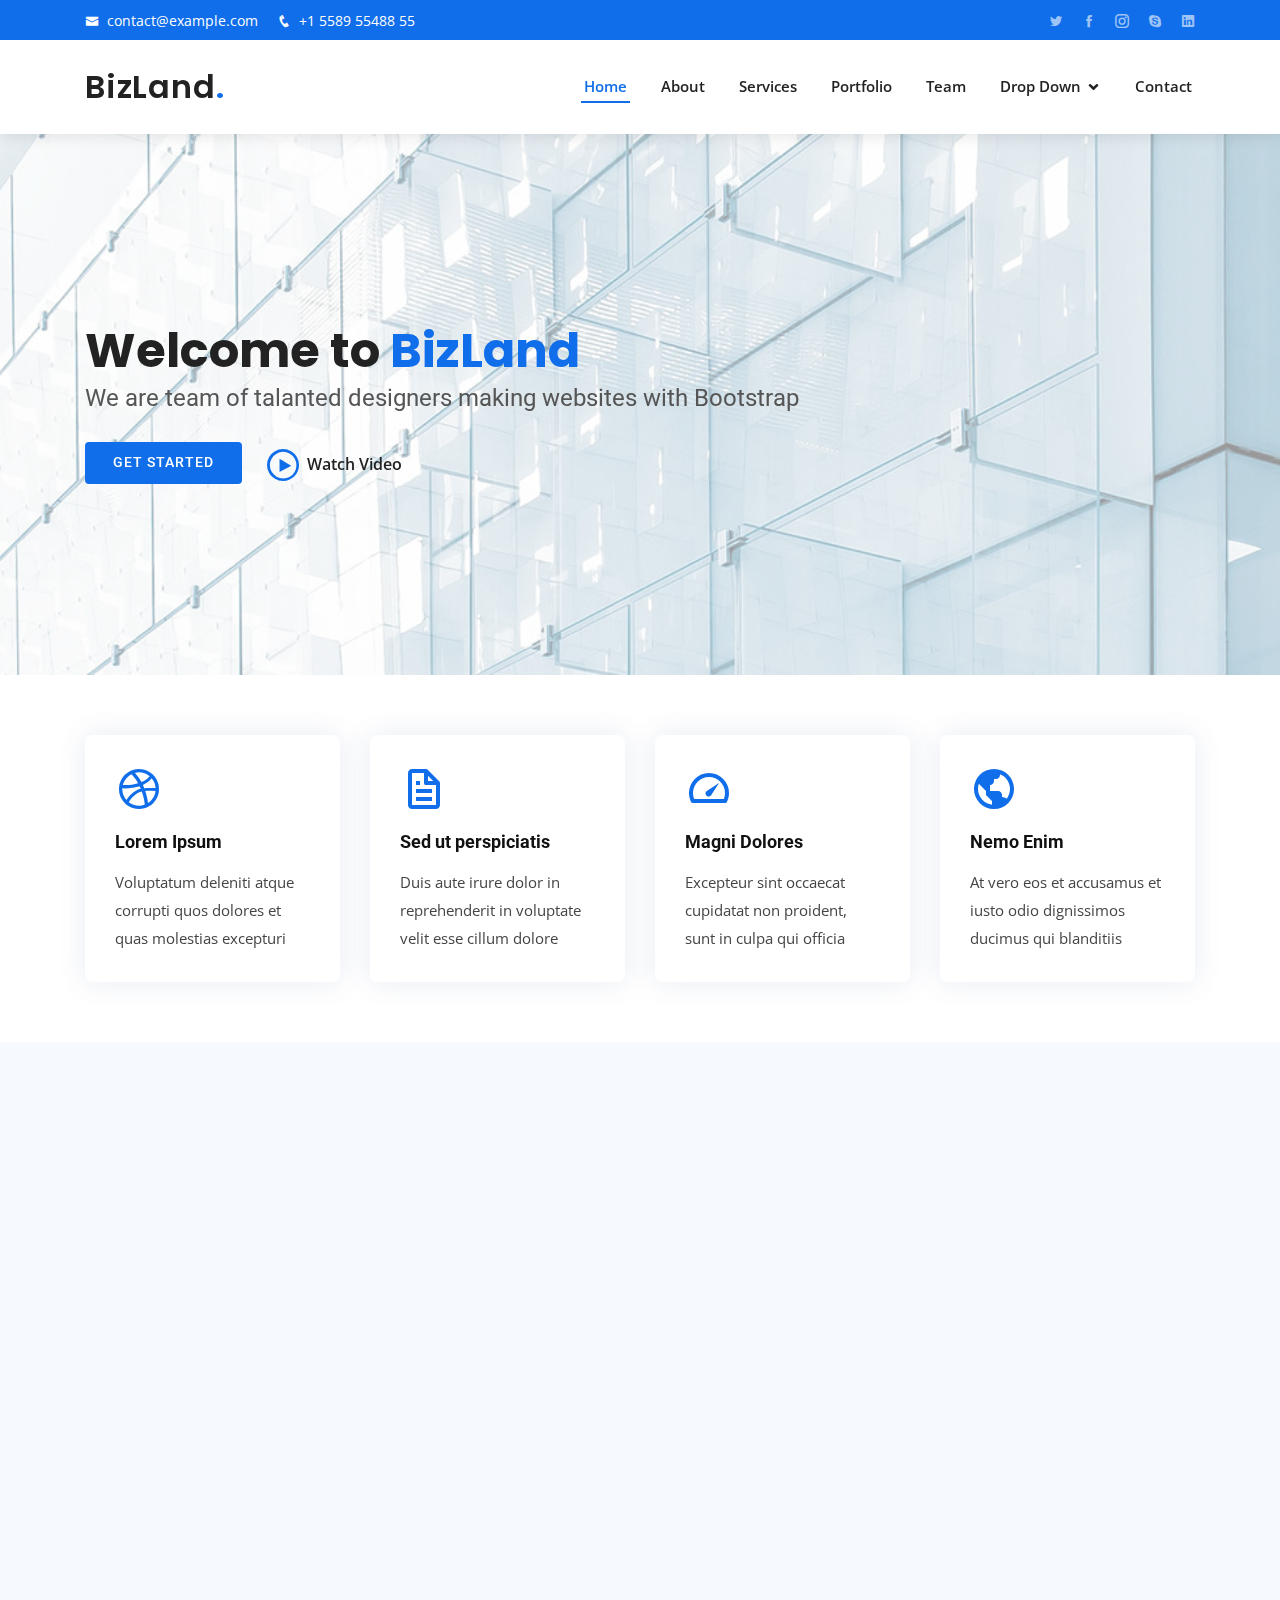
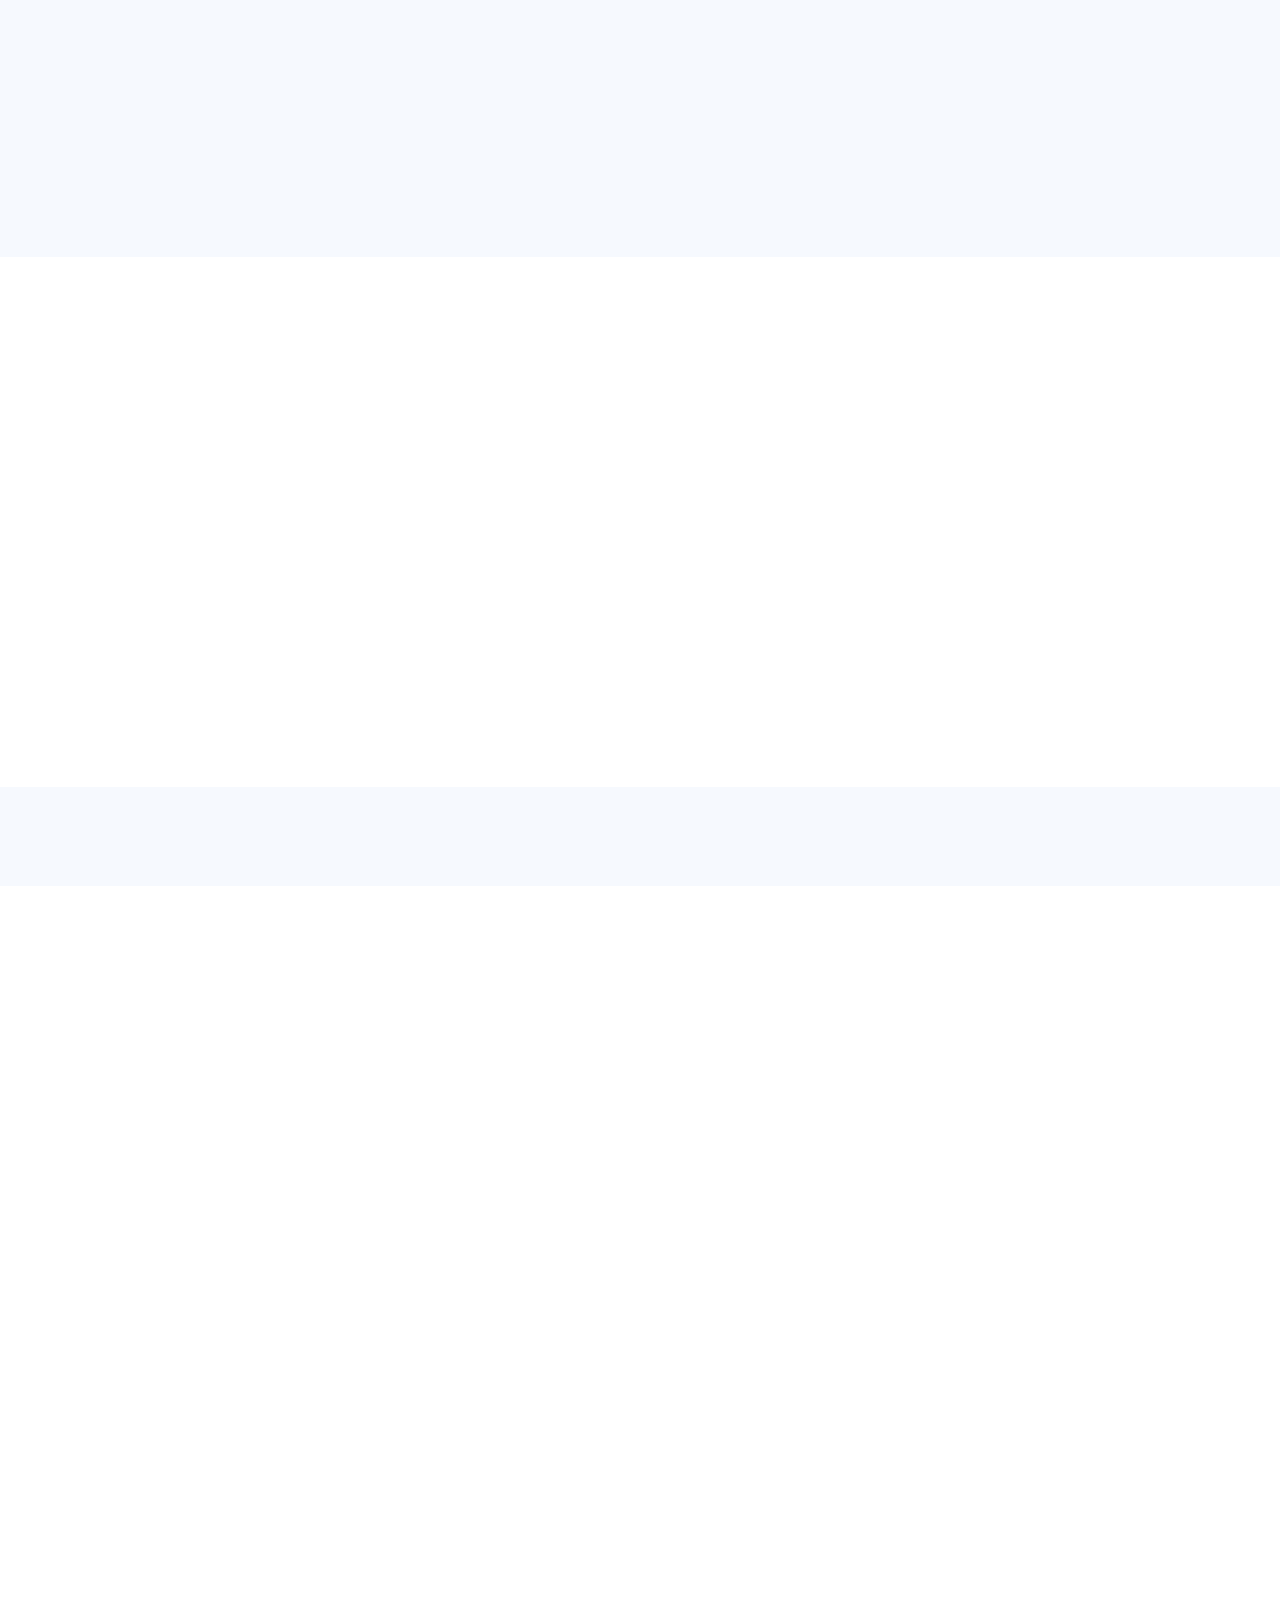
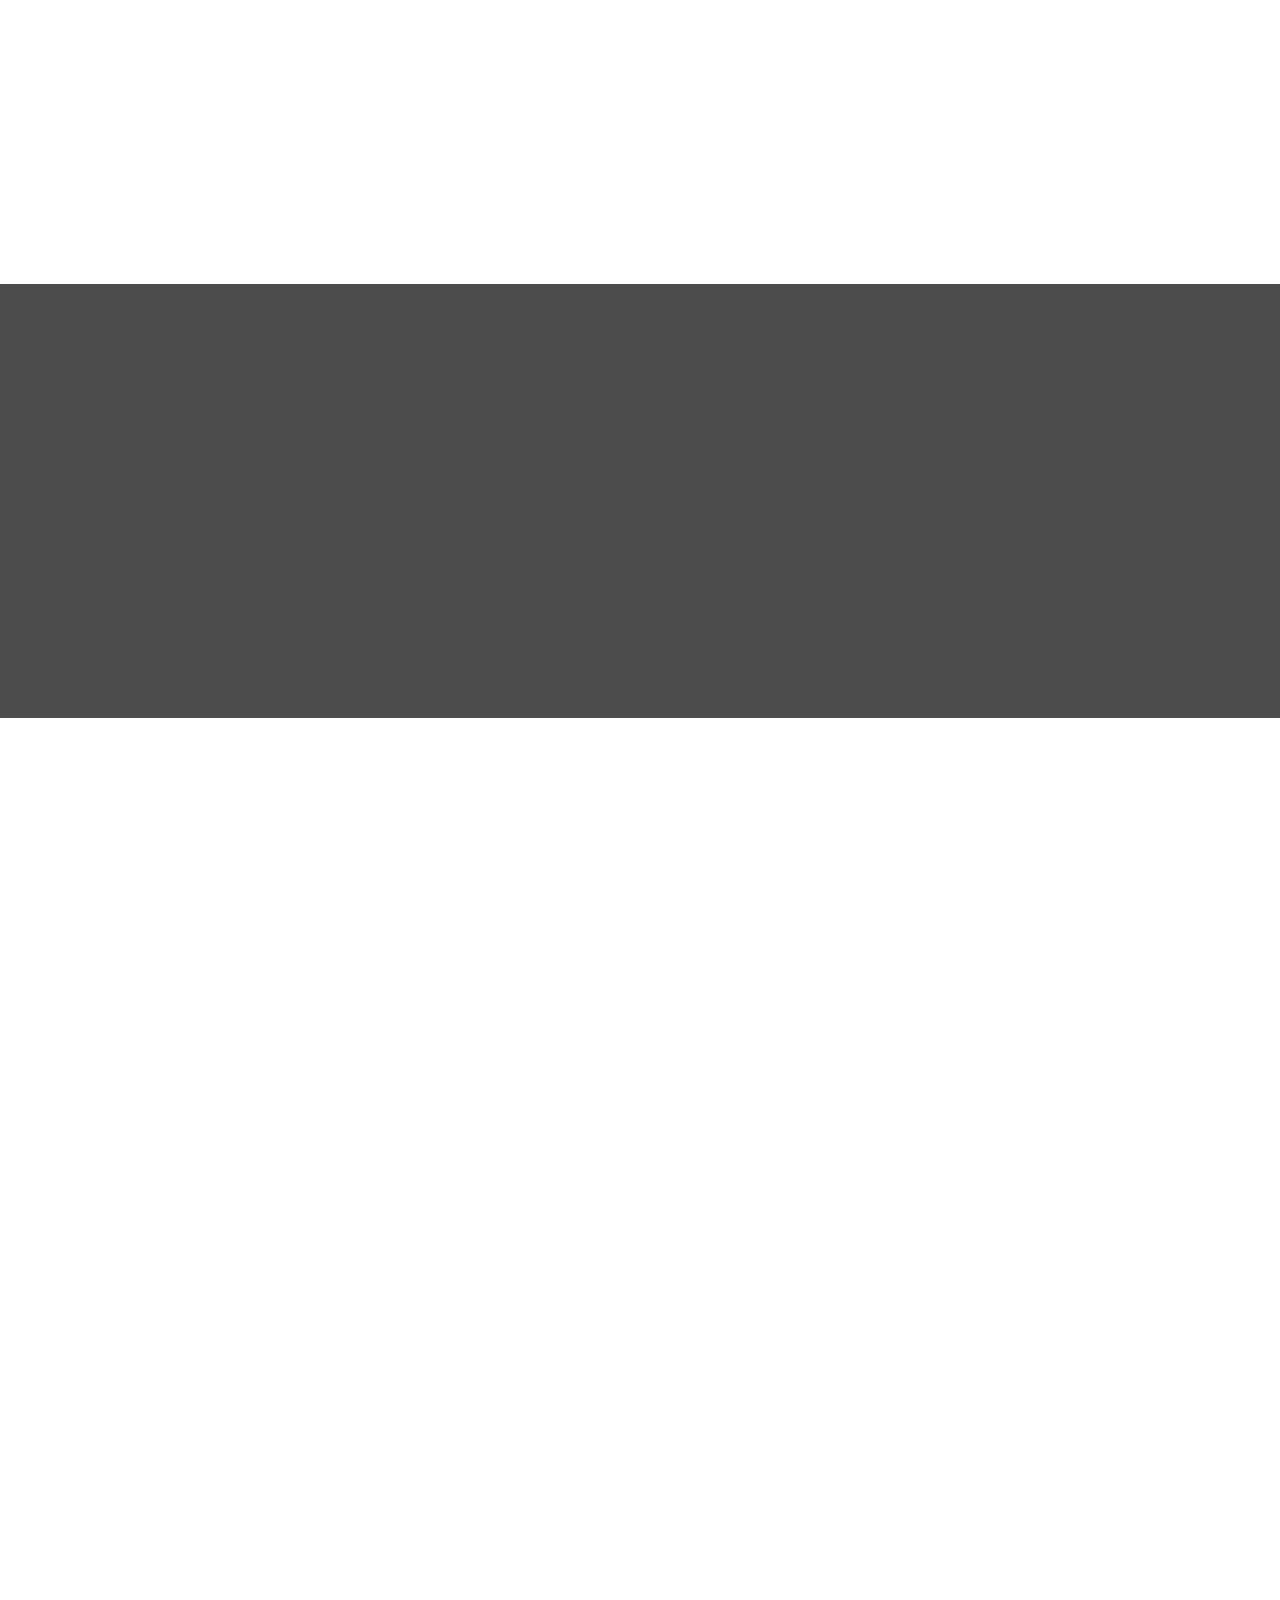
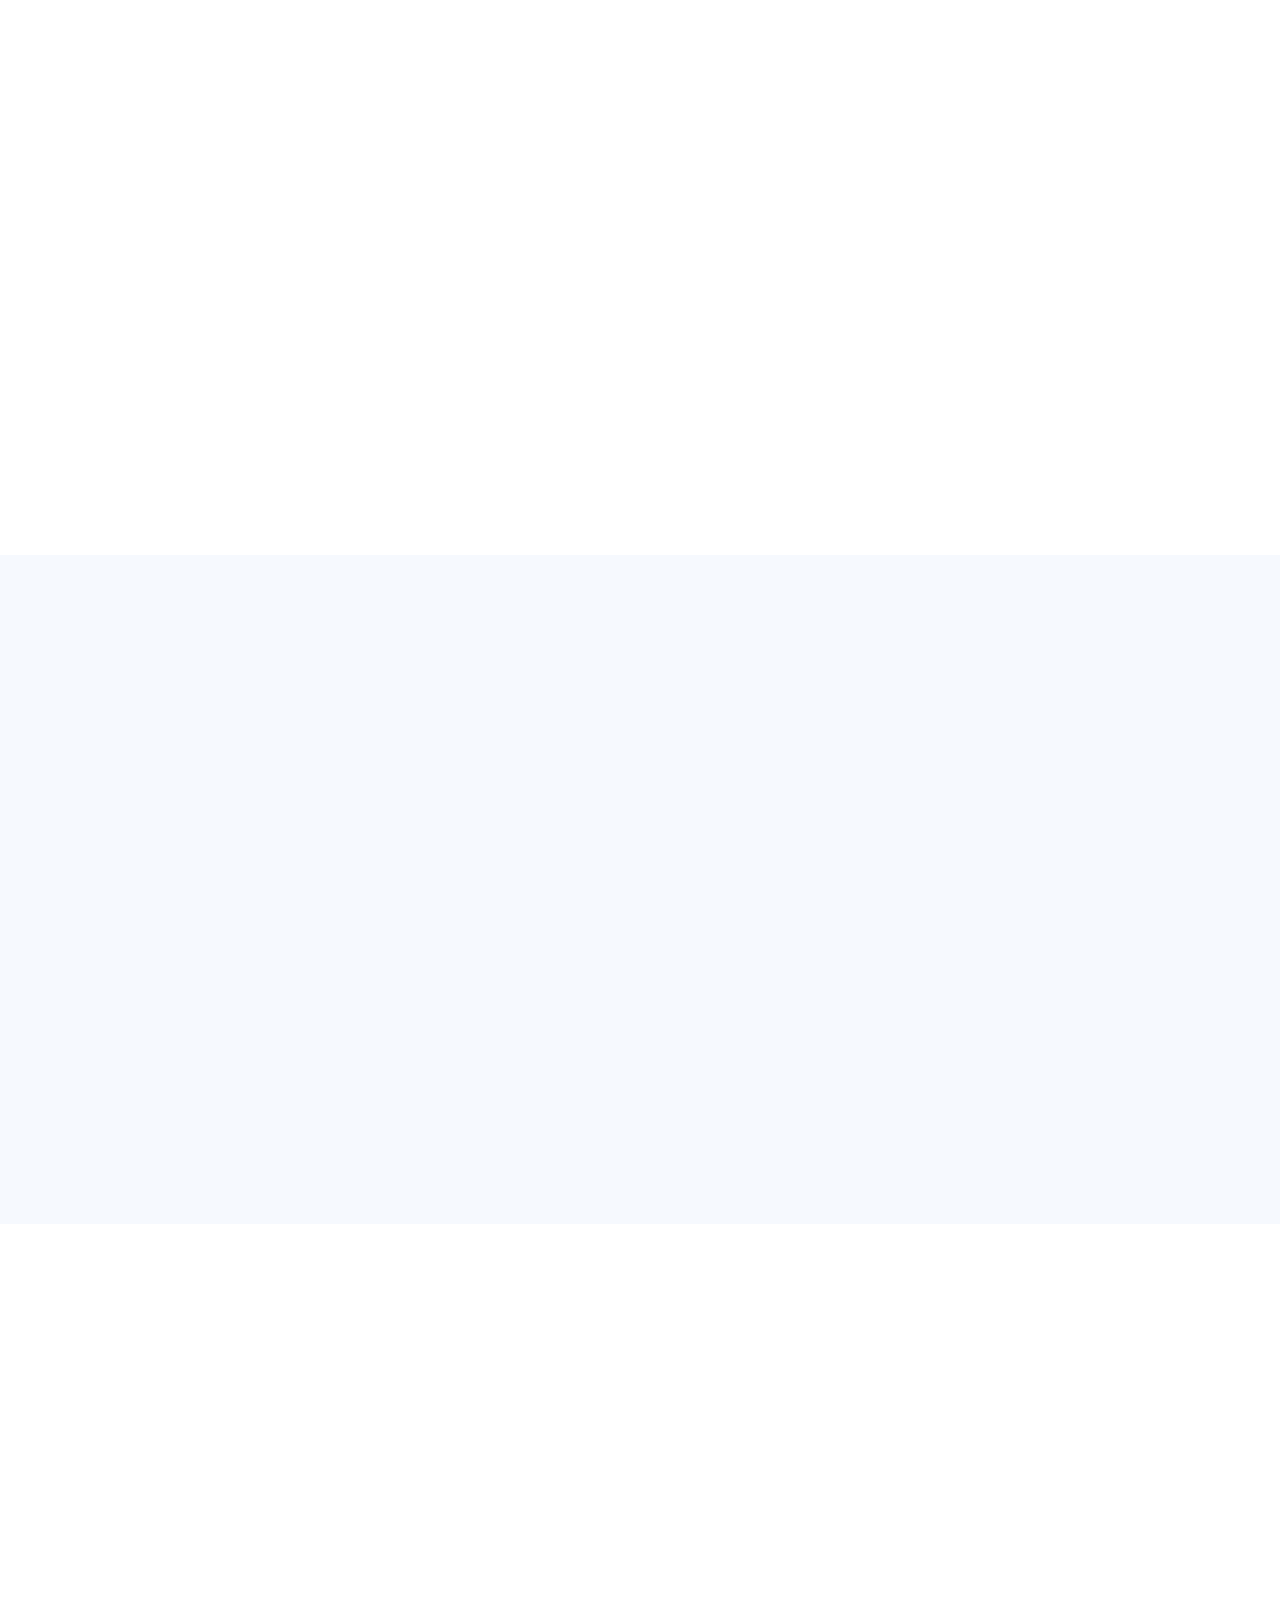
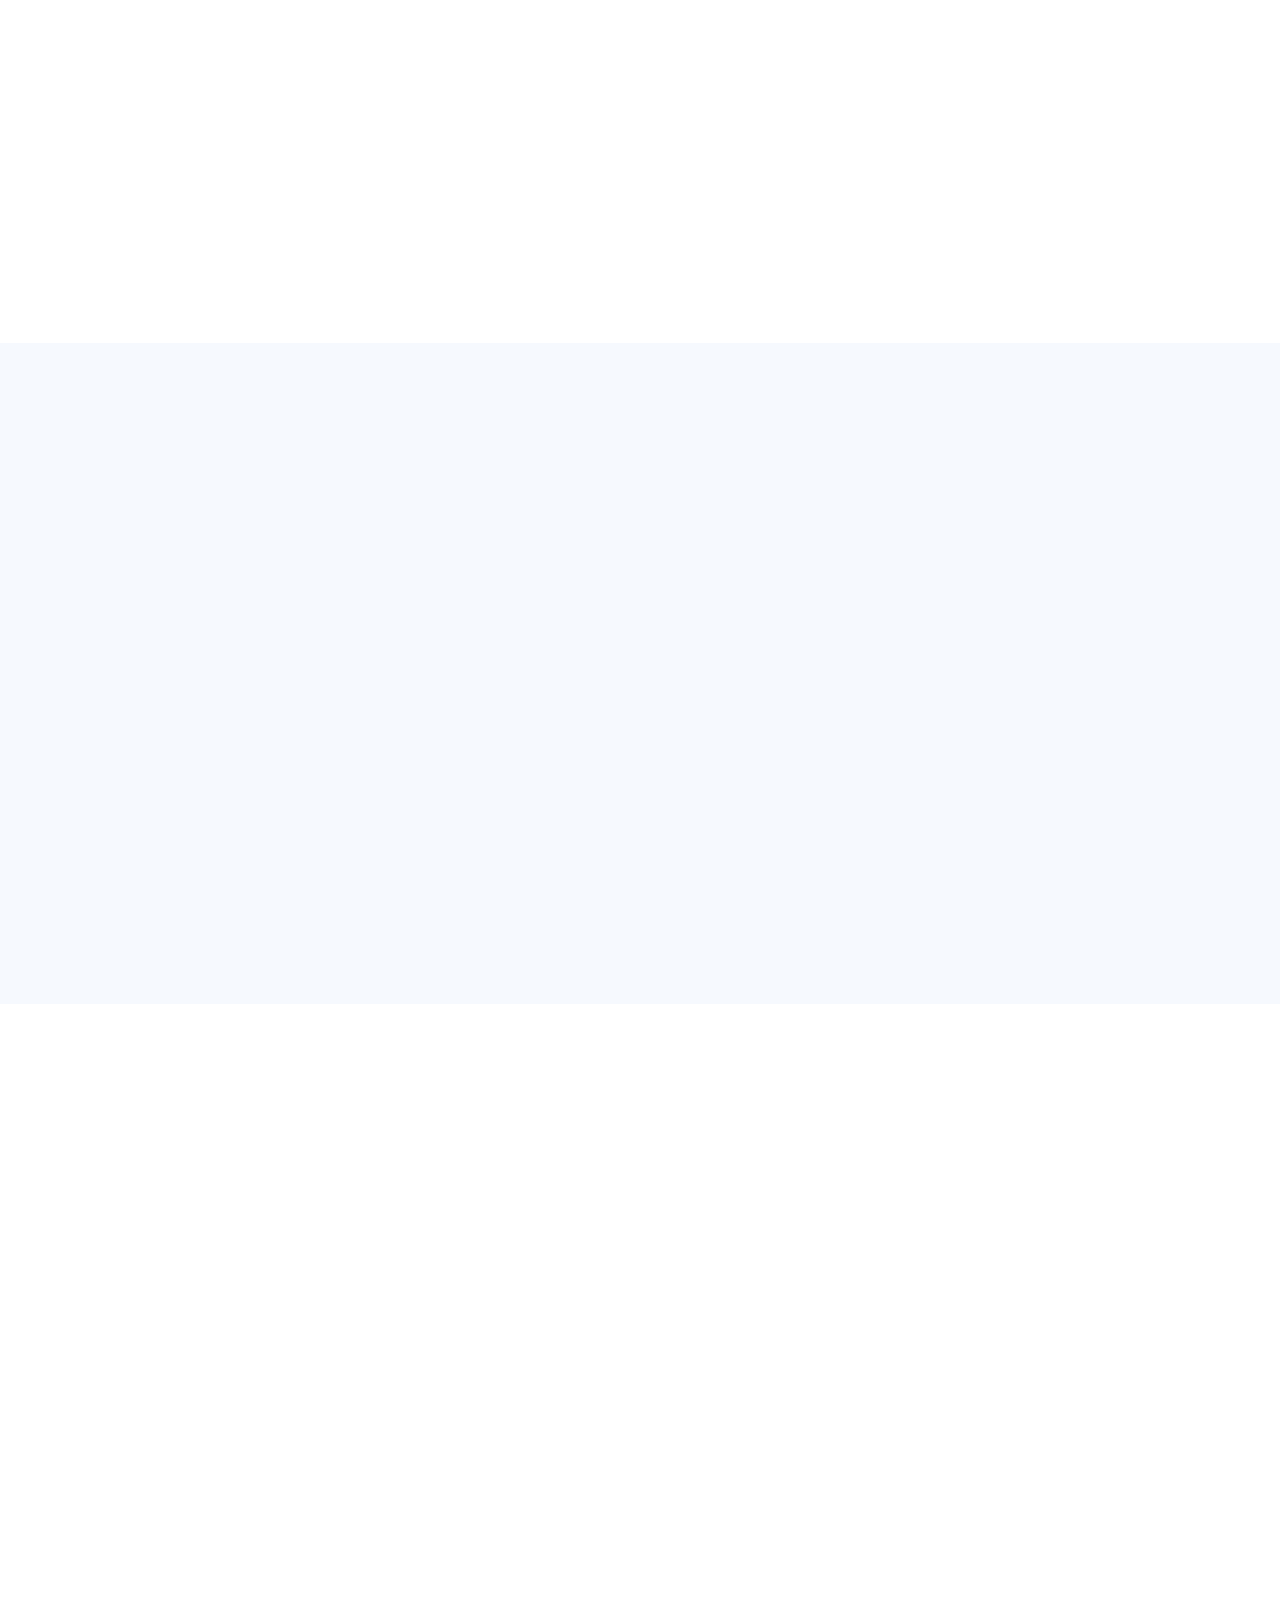
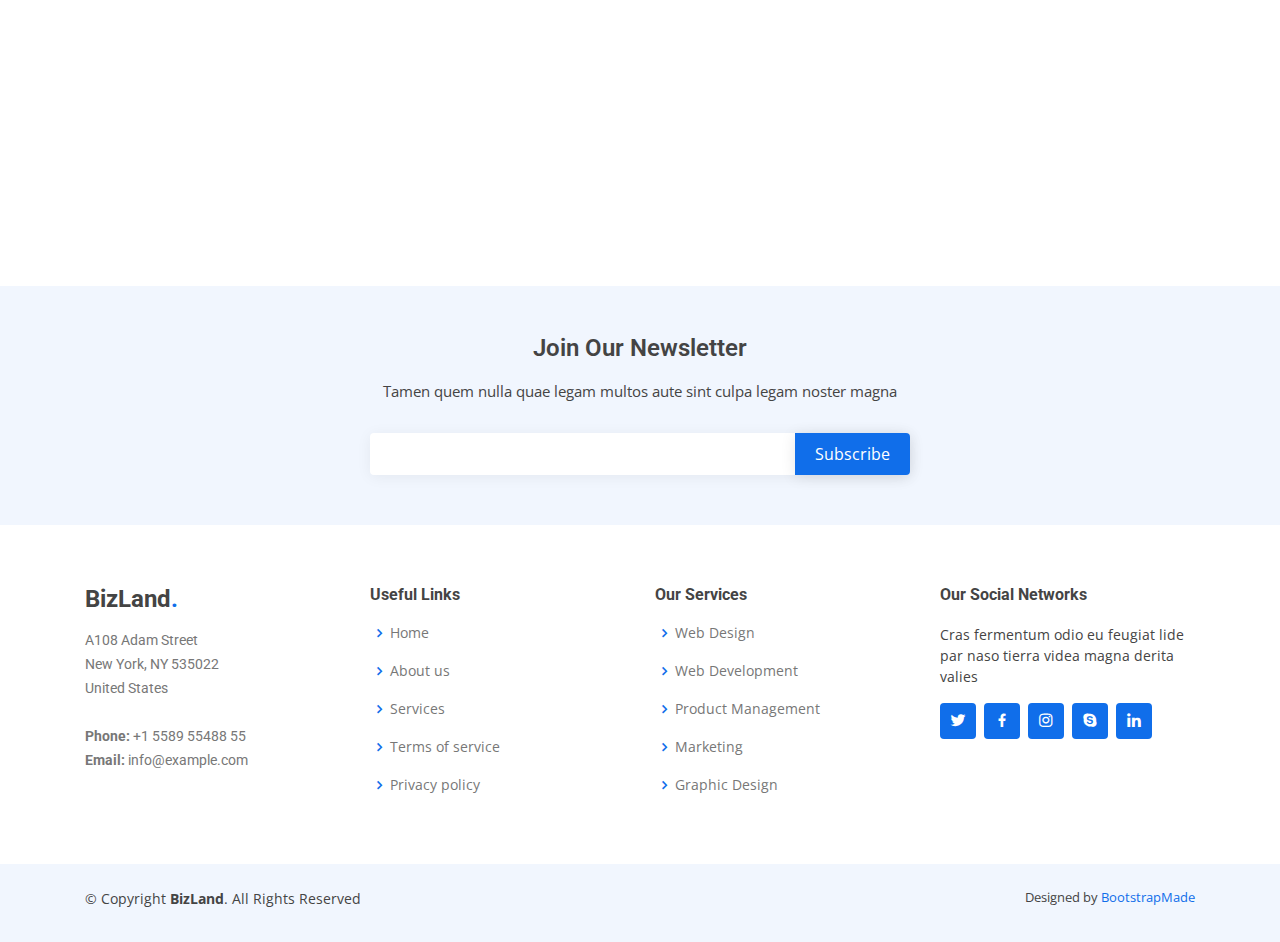
==== index.html @ e76fd734 "Adding all static files" ====
<!DOCTYPE html>
<html lang="en">

<head>
  <meta charset="utf-8">
  <meta content="width=device-width, initial-scale=1.0" name="viewport">

  <title>BizLand Bootstrap Template - Index</title>
  <meta content="" name="descriptison">
  <meta content="" name="keywords">

  <!-- Favicons -->
  <link href="assets/img/favicon.png" rel="icon">
  <link href="assets/img/apple-touch-icon.png" rel="apple-touch-icon">

  <!-- Google Fonts -->
  <link href="https://fonts.googleapis.com/css?family=Open+Sans:300,300i,400,400i,600,600i,700,700i|Roboto:300,300i,400,400i,500,500i,600,600i,700,700i|Poppins:300,300i,400,400i,500,500i,600,600i,700,700i" rel="stylesheet">

  <!-- Vendor CSS Files -->
  <link href="assets/vendor/bootstrap/css/bootstrap.min.css" rel="stylesheet">
  <link href="assets/vendor/icofont/icofont.min.css" rel="stylesheet">
  <link href="assets/vendor/boxicons/css/boxicons.min.css" rel="stylesheet">
  <link href="assets/vendor/owl.carousel/assets/owl.carousel.min.css" rel="stylesheet">
  <link href="assets/vendor/venobox/venobox.css" rel="stylesheet">
  <link href="assets/vendor/aos/aos.css" rel="stylesheet">

  <!-- Template Main CSS File -->
  <link href="assets/css/style.css" rel="stylesheet">

  <!-- =======================================================
  * Template Name: BizLand - v1.0.1
  * Template URL: https://bootstrapmade.com/bizland-bootstrap-business-template/
  * Author: BootstrapMade.com
  * License: https://bootstrapmade.com/license/
  ======================================================== -->
</head>

<body>

  <!-- ======= Top Bar ======= -->
  <div id="topbar" class="d-none d-lg-flex align-items-center fixed-top">
    <div class="container d-flex">
      <div class="contact-info mr-auto">
        <i class="icofont-envelope"></i> <a href="mailto:contact@example.com">contact@example.com</a>
        <i class="icofont-phone"></i> +1 5589 55488 55
      </div>
      <div class="social-links">
        <a href="#" class="twitter"><i class="icofont-twitter"></i></a>
        <a href="#" class="facebook"><i class="icofont-facebook"></i></a>
        <a href="#" class="instagram"><i class="icofont-instagram"></i></a>
        <a href="#" class="skype"><i class="icofont-skype"></i></a>
        <a href="#" class="linkedin"><i class="icofont-linkedin"></i></i></a>
      </div>
    </div>
  </div>

  <!-- ======= Header ======= -->
  <header id="header" class="fixed-top">
    <div class="container d-flex align-items-center">

      <h1 class="logo mr-auto"><a href="index.html">BizLand<span>.</span></a></h1>
      <!-- Uncomment below if you prefer to use an image logo -->
      <!-- <a href="index.html" class="logo mr-auto"><img src="assets/img/logo.png" alt=""></a>-->

      <nav class="nav-menu d-none d-lg-block">
        <ul>
          <li class="active"><a href="index.html">Home</a></li>
          <li><a href="#about">About</a></li>
          <li><a href="#services">Services</a></li>
          <li><a href="#portfolio">Portfolio</a></li>
          <li><a href="#team">Team</a></li>
          <li class="drop-down"><a href="">Drop Down</a>
            <ul>
              <li><a href="#">Drop Down 1</a></li>
              <li class="drop-down"><a href="#">Deep Drop Down</a>
                <ul>
                  <li><a href="#">Deep Drop Down 1</a></li>
                  <li><a href="#">Deep Drop Down 2</a></li>
                  <li><a href="#">Deep Drop Down 3</a></li>
                  <li><a href="#">Deep Drop Down 4</a></li>
                  <li><a href="#">Deep Drop Down 5</a></li>
                </ul>
              </li>
              <li><a href="#">Drop Down 2</a></li>
              <li><a href="#">Drop Down 3</a></li>
              <li><a href="#">Drop Down 4</a></li>
            </ul>
          </li>
          <li><a href="#contact">Contact</a></li>

        </ul>
      </nav><!-- .nav-menu -->

    </div>
  </header><!-- End Header -->

  <!-- ======= Hero Section ======= -->
  <section id="hero" class="d-flex align-items-center">
    <div class="container" data-aos="zoom-out" data-aos-delay="100">
      <h1>Welcome to <span>BizLand</spa>
      </h1>
      <h2>We are team of talanted designers making websites with Bootstrap</h2>
      <div class="d-flex">
        <a href="#about" class="btn-get-started scrollto">Get Started</a>
        <a href="https://www.youtube.com/watch?v=jDDaplaOz7Q" class="venobox btn-watch-video" data-vbtype="video" data-autoplay="true"> Watch Video <i class="icofont-play-alt-2"></i></a>
      </div>
    </div>
  </section><!-- End Hero -->

  <main id="main">

    <!-- ======= Featured Services Section ======= -->
    <section id="featured-services" class="featured-services">
      <div class="container" data-aos="fade-up">

        <div class="row">
          <div class="col-md-6 col-lg-3 d-flex align-items-stretch mb-5 mb-lg-0">
            <div class="icon-box" data-aos="fade-up" data-aos-delay="100">
              <div class="icon"><i class="bx bxl-dribbble"></i></div>
              <h4 class="title"><a href="">Lorem Ipsum</a></h4>
              <p class="description">Voluptatum deleniti atque corrupti quos dolores et quas molestias excepturi</p>
            </div>
          </div>

          <div class="col-md-6 col-lg-3 d-flex align-items-stretch mb-5 mb-lg-0">
            <div class="icon-box" data-aos="fade-up" data-aos-delay="200">
              <div class="icon"><i class="bx bx-file"></i></div>
              <h4 class="title"><a href="">Sed ut perspiciatis</a></h4>
              <p class="description">Duis aute irure dolor in reprehenderit in voluptate velit esse cillum dolore</p>
            </div>
          </div>

          <div class="col-md-6 col-lg-3 d-flex align-items-stretch mb-5 mb-lg-0">
            <div class="icon-box" data-aos="fade-up" data-aos-delay="300">
              <div class="icon"><i class="bx bx-tachometer"></i></div>
              <h4 class="title"><a href="">Magni Dolores</a></h4>
              <p class="description">Excepteur sint occaecat cupidatat non proident, sunt in culpa qui officia</p>
            </div>
          </div>

          <div class="col-md-6 col-lg-3 d-flex align-items-stretch mb-5 mb-lg-0">
            <div class="icon-box" data-aos="fade-up" data-aos-delay="400">
              <div class="icon"><i class="bx bx-world"></i></div>
              <h4 class="title"><a href="">Nemo Enim</a></h4>
              <p class="description">At vero eos et accusamus et iusto odio dignissimos ducimus qui blanditiis</p>
            </div>
          </div>

        </div>

      </div>
    </section><!-- End Featured Services Section -->

    <!-- ======= About Section ======= -->
    <section id="about" class="about section-bg">
      <div class="container" data-aos="fade-up">

        <div class="section-title">
          <h2>About</h2>
          <h3>Find Out More <span>About Us</span></h3>
          <p>Ut possimus qui ut temporibus culpa velit eveniet modi omnis est adipisci expedita at voluptas atque vitae autem.</p>
        </div>

        <div class="row">
          <div class="col-lg-6" data-aos="zoom-out" data-aos-delay="100">
            <img src="assets/img/about.jpg" class="img-fluid" alt="">
          </div>
          <div class="col-lg-6 pt-4 pt-lg-0 content d-flex flex-column justify-content-center" data-aos="fade-up" data-aos-delay="100">
            <h3>Voluptatem dignissimos provident quasi corporis voluptates sit assumenda.</h3>
            <p class="font-italic">
              Lorem ipsum dolor sit amet, consectetur adipiscing elit, sed do eiusmod tempor incididunt ut labore et dolore
              magna aliqua.
            </p>
            <ul>
              <li>
                <i class="bx bx-store-alt"></i>
                <div>
                  <h5>Ullamco laboris nisi ut aliquip consequat</h5>
                  <p>Magni facilis facilis repellendus cum excepturi quaerat praesentium libre trade</p>
                </div>
              </li>
              <li>
                <i class="bx bx-images"></i>
                <div>
                  <h5>Magnam soluta odio exercitationem reprehenderi</h5>
                  <p>Quo totam dolorum at pariatur aut distinctio dolorum laudantium illo direna pasata redi</p>
                </div>
              </li>
            </ul>
            <p>
              Ullamco laboris nisi ut aliquip ex ea commodo consequat. Duis aute irure dolor in reprehenderit in voluptate
              velit esse cillum dolore eu fugiat nulla pariatur. Excepteur sint occaecat cupidatat non proident, sunt in
              culpa qui officia deserunt mollit anim id est laborum
            </p>
          </div>
        </div>

      </div>
    </section><!-- End About Section -->

    <!-- ======= Skills Section ======= -->
    <section id="skills" class="skills">
      <div class="container" data-aos="fade-up">

        <div class="row skills-content">

          <div class="col-lg-6">

            <div class="progress">
              <span class="skill">HTML <i class="val">100%</i></span>
              <div class="progress-bar-wrap">
                <div class="progress-bar" role="progressbar" aria-valuenow="100" aria-valuemin="0" aria-valuemax="100"></div>
              </div>
            </div>

            <div class="progress">
              <span class="skill">CSS <i class="val">90%</i></span>
              <div class="progress-bar-wrap">
                <div class="progress-bar" role="progressbar" aria-valuenow="90" aria-valuemin="0" aria-valuemax="100"></div>
              </div>
            </div>

            <div class="progress">
              <span class="skill">JavaScript <i class="val">75%</i></span>
              <div class="progress-bar-wrap">
                <div class="progress-bar" role="progressbar" aria-valuenow="75" aria-valuemin="0" aria-valuemax="100"></div>
              </div>
            </div>

          </div>

          <div class="col-lg-6">

            <div class="progress">
              <span class="skill">PHP <i class="val">80%</i></span>
              <div class="progress-bar-wrap">
                <div class="progress-bar" role="progressbar" aria-valuenow="80" aria-valuemin="0" aria-valuemax="100"></div>
              </div>
            </div>

            <div class="progress">
              <span class="skill">WordPress/CMS <i class="val">90%</i></span>
              <div class="progress-bar-wrap">
                <div class="progress-bar" role="progressbar" aria-valuenow="90" aria-valuemin="0" aria-valuemax="100"></div>
              </div>
            </div>

            <div class="progress">
              <span class="skill">Photoshop <i class="val">55%</i></span>
              <div class="progress-bar-wrap">
                <div class="progress-bar" role="progressbar" aria-valuenow="55" aria-valuemin="0" aria-valuemax="100"></div>
              </div>
            </div>

          </div>

        </div>

      </div>
    </section><!-- End Skills Section -->

    <!-- ======= Counts Section ======= -->
    <section id="counts" class="counts">
      <div class="container" data-aos="fade-up">

        <div class="row">

          <div class="col-lg-3 col-md-6">
            <div class="count-box">
              <i class="icofont-simple-smile"></i>
              <span data-toggle="counter-up">232</span>
              <p>Happy Clients</p>
            </div>
          </div>

          <div class="col-lg-3 col-md-6 mt-5 mt-md-0">
            <div class="count-box">
              <i class="icofont-document-folder"></i>
              <span data-toggle="counter-up">521</span>
              <p>Projects</p>
            </div>
          </div>

          <div class="col-lg-3 col-md-6 mt-5 mt-lg-0">
            <div class="count-box">
              <i class="icofont-live-support"></i>
              <span data-toggle="counter-up">1,463</span>
              <p>Hours Of Support</p>
            </div>
          </div>

          <div class="col-lg-3 col-md-6 mt-5 mt-lg-0">
            <div class="count-box">
              <i class="icofont-users-alt-5"></i>
              <span data-toggle="counter-up">15</span>
              <p>Hard Workers</p>
            </div>
          </div>

        </div>

      </div>
    </section><!-- End Counts Section -->

    <!-- ======= Clients Section ======= -->
    <section id="clients" class="clients section-bg">
      <div class="container" data-aos="zoom-in">

        <div class="row">

          <div class="col-lg-2 col-md-4 col-6 d-flex align-items-center justify-content-center">
            <img src="assets/img/clients/client-1.png" class="img-fluid" alt="">
          </div>

          <div class="col-lg-2 col-md-4 col-6 d-flex align-items-center justify-content-center">
            <img src="assets/img/clients/client-2.png" class="img-fluid" alt="">
          </div>

          <div class="col-lg-2 col-md-4 col-6 d-flex align-items-center justify-content-center">
            <img src="assets/img/clients/client-3.png" class="img-fluid" alt="">
          </div>

          <div class="col-lg-2 col-md-4 col-6 d-flex align-items-center justify-content-center">
            <img src="assets/img/clients/client-4.png" class="img-fluid" alt="">
          </div>

          <div class="col-lg-2 col-md-4 col-6 d-flex align-items-center justify-content-center">
            <img src="assets/img/clients/client-5.png" class="img-fluid" alt="">
          </div>

          <div class="col-lg-2 col-md-4 col-6 d-flex align-items-center justify-content-center">
            <img src="assets/img/clients/client-6.png" class="img-fluid" alt="">
          </div>

        </div>

      </div>
    </section><!-- End Clients Section -->

    <!-- ======= Services Section ======= -->
    <section id="services" class="services">
      <div class="container" data-aos="fade-up">

        <div class="section-title">
          <h2>Services</h2>
          <h3>Check our <span>Services</span></h3>
          <p>Ut possimus qui ut temporibus culpa velit eveniet modi omnis est adipisci expedita at voluptas atque vitae autem.</p>
        </div>

        <div class="row">
          <div class="col-lg-4 col-md-6 d-flex align-items-stretch" data-aos="zoom-in" data-aos-delay="100">
            <div class="icon-box">
              <div class="icon"><i class="bx bxl-dribbble"></i></div>
              <h4><a href="">Lorem Ipsum</a></h4>
              <p>Voluptatum deleniti atque corrupti quos dolores et quas molestias excepturi</p>
            </div>
          </div>

          <div class="col-lg-4 col-md-6 d-flex align-items-stretch mt-4 mt-md-0" data-aos="zoom-in" data-aos-delay="200">
            <div class="icon-box">
              <div class="icon"><i class="bx bx-file"></i></div>
              <h4><a href="">Sed ut perspiciatis</a></h4>
              <p>Duis aute irure dolor in reprehenderit in voluptate velit esse cillum dolore</p>
            </div>
          </div>

          <div class="col-lg-4 col-md-6 d-flex align-items-stretch mt-4 mt-lg-0" data-aos="zoom-in" data-aos-delay="300">
            <div class="icon-box">
              <div class="icon"><i class="bx bx-tachometer"></i></div>
              <h4><a href="">Magni Dolores</a></h4>
              <p>Excepteur sint occaecat cupidatat non proident, sunt in culpa qui officia</p>
            </div>
          </div>

          <div class="col-lg-4 col-md-6 d-flex align-items-stretch mt-4" data-aos="zoom-in" data-aos-delay="100">
            <div class="icon-box">
              <div class="icon"><i class="bx bx-world"></i></div>
              <h4><a href="">Nemo Enim</a></h4>
              <p>At vero eos et accusamus et iusto odio dignissimos ducimus qui blanditiis</p>
            </div>
          </div>

          <div class="col-lg-4 col-md-6 d-flex align-items-stretch mt-4" data-aos="zoom-in" data-aos-delay="200">
            <div class="icon-box">
              <div class="icon"><i class="bx bx-slideshow"></i></div>
              <h4><a href="">Dele cardo</a></h4>
              <p>Quis consequatur saepe eligendi voluptatem consequatur dolor consequuntur</p>
            </div>
          </div>

          <div class="col-lg-4 col-md-6 d-flex align-items-stretch mt-4" data-aos="zoom-in" data-aos-delay="300">
            <div class="icon-box">
              <div class="icon"><i class="bx bx-arch"></i></div>
              <h4><a href="">Divera don</a></h4>
              <p>Modi nostrum vel laborum. Porro fugit error sit minus sapiente sit aspernatur</p>
            </div>
          </div>

        </div>

      </div>
    </section><!-- End Services Section -->

    <!-- ======= Testimonials Section ======= -->
    <section id="testimonials" class="testimonials">
      <div class="container" data-aos="zoom-in">

        <div class="owl-carousel testimonials-carousel">

          <div class="testimonial-item">
            <img src="assets/img/testimonials/testimonials-1.jpg" class="testimonial-img" alt="">
            <h3>Saul Goodman</h3>
            <h4>Ceo &amp; Founder</h4>
            <p>
              <i class="bx bxs-quote-alt-left quote-icon-left"></i>
              Proin iaculis purus consequat sem cure digni ssim donec porttitora entum suscipit rhoncus. Accusantium quam, ultricies eget id, aliquam eget nibh et. Maecen aliquam, risus at semper.
              <i class="bx bxs-quote-alt-right quote-icon-right"></i>
            </p>
          </div>

          <div class="testimonial-item">
            <img src="assets/img/testimonials/testimonials-2.jpg" class="testimonial-img" alt="">
            <h3>Sara Wilsson</h3>
            <h4>Designer</h4>
            <p>
              <i class="bx bxs-quote-alt-left quote-icon-left"></i>
              Export tempor illum tamen malis malis eram quae irure esse labore quem cillum quid cillum eram malis quorum velit fore eram velit sunt aliqua noster fugiat irure amet legam anim culpa.
              <i class="bx bxs-quote-alt-right quote-icon-right"></i>
            </p>
          </div>

          <div class="testimonial-item">
            <img src="assets/img/testimonials/testimonials-3.jpg" class="testimonial-img" alt="">
            <h3>Jena Karlis</h3>
            <h4>Store Owner</h4>
            <p>
              <i class="bx bxs-quote-alt-left quote-icon-left"></i>
              Enim nisi quem export duis labore cillum quae magna enim sint quorum nulla quem veniam duis minim tempor labore quem eram duis noster aute amet eram fore quis sint minim.
              <i class="bx bxs-quote-alt-right quote-icon-right"></i>
            </p>
          </div>

          <div class="testimonial-item">
            <img src="assets/img/testimonials/testimonials-4.jpg" class="testimonial-img" alt="">
            <h3>Matt Brandon</h3>
            <h4>Freelancer</h4>
            <p>
              <i class="bx bxs-quote-alt-left quote-icon-left"></i>
              Fugiat enim eram quae cillum dolore dolor amet nulla culpa multos export minim fugiat minim velit minim dolor enim duis veniam ipsum anim magna sunt elit fore quem dolore labore illum veniam.
              <i class="bx bxs-quote-alt-right quote-icon-right"></i>
            </p>
          </div>

          <div class="testimonial-item">
            <img src="assets/img/testimonials/testimonials-5.jpg" class="testimonial-img" alt="">
            <h3>John Larson</h3>
            <h4>Entrepreneur</h4>
            <p>
              <i class="bx bxs-quote-alt-left quote-icon-left"></i>
              Quis quorum aliqua sint quem legam fore sunt eram irure aliqua veniam tempor noster veniam enim culpa labore duis sunt culpa nulla illum cillum fugiat legam esse veniam culpa fore nisi cillum quid.
              <i class="bx bxs-quote-alt-right quote-icon-right"></i>
            </p>
          </div>

        </div>

      </div>
    </section><!-- End Testimonials Section -->

    <!-- ======= Portfolio Section ======= -->
    <section id="portfolio" class="portfolio">
      <div class="container" data-aos="fade-up">

        <div class="section-title">
          <h2>Portfolio</h2>
          <h3>Check our <span>Portfolio</span></h3>
          <p>Ut possimus qui ut temporibus culpa velit eveniet modi omnis est adipisci expedita at voluptas atque vitae autem.</p>
        </div>

        <div class="row" data-aos="fade-up" data-aos-delay="100">
          <div class="col-lg-12 d-flex justify-content-center">
            <ul id="portfolio-flters">
              <li data-filter="*" class="filter-active">All</li>
              <li data-filter=".filter-app">App</li>
              <li data-filter=".filter-card">Card</li>
              <li data-filter=".filter-web">Web</li>
            </ul>
          </div>
        </div>

        <div class="row portfolio-container" data-aos="fade-up" data-aos-delay="200">

          <div class="col-lg-4 col-md-6 portfolio-item filter-app">
            <img src="assets/img/portfolio/portfolio-1.jpg" class="img-fluid" alt="">
            <div class="portfolio-info">
              <h4>App 1</h4>
              <p>App</p>
              <a href="assets/img/portfolio/portfolio-1.jpg" data-gall="portfolioGallery" class="venobox preview-link" title="App 1"><i class="bx bx-plus"></i></a>
              <a href="portfolio-details.html" class="details-link" title="More Details"><i class="bx bx-link"></i></a>
            </div>
          </div>

          <div class="col-lg-4 col-md-6 portfolio-item filter-web">
            <img src="assets/img/portfolio/portfolio-2.jpg" class="img-fluid" alt="">
            <div class="portfolio-info">
              <h4>Web 3</h4>
              <p>Web</p>
              <a href="assets/img/portfolio/portfolio-2.jpg" data-gall="portfolioGallery" class="venobox preview-link" title="Web 3"><i class="bx bx-plus"></i></a>
              <a href="portfolio-details.html" class="details-link" title="More Details"><i class="bx bx-link"></i></a>
            </div>
          </div>

          <div class="col-lg-4 col-md-6 portfolio-item filter-app">
            <img src="assets/img/portfolio/portfolio-3.jpg" class="img-fluid" alt="">
            <div class="portfolio-info">
              <h4>App 2</h4>
              <p>App</p>
              <a href="assets/img/portfolio/portfolio-3.jpg" data-gall="portfolioGallery" class="venobox preview-link" title="App 2"><i class="bx bx-plus"></i></a>
              <a href="portfolio-details.html" class="details-link" title="More Details"><i class="bx bx-link"></i></a>
            </div>
          </div>

          <div class="col-lg-4 col-md-6 portfolio-item filter-card">
            <img src="assets/img/portfolio/portfolio-4.jpg" class="img-fluid" alt="">
            <div class="portfolio-info">
              <h4>Card 2</h4>
              <p>Card</p>
              <a href="assets/img/portfolio/portfolio-4.jpg" data-gall="portfolioGallery" class="venobox preview-link" title="Card 2"><i class="bx bx-plus"></i></a>
              <a href="portfolio-details.html" class="details-link" title="More Details"><i class="bx bx-link"></i></a>
            </div>
          </div>

          <div class="col-lg-4 col-md-6 portfolio-item filter-web">
            <img src="assets/img/portfolio/portfolio-5.jpg" class="img-fluid" alt="">
            <div class="portfolio-info">
              <h4>Web 2</h4>
              <p>Web</p>
              <a href="assets/img/portfolio/portfolio-5.jpg" data-gall="portfolioGallery" class="venobox preview-link" title="Web 2"><i class="bx bx-plus"></i></a>
              <a href="portfolio-details.html" class="details-link" title="More Details"><i class="bx bx-link"></i></a>
            </div>
          </div>

          <div class="col-lg-4 col-md-6 portfolio-item filter-app">
            <img src="assets/img/portfolio/portfolio-6.jpg" class="img-fluid" alt="">
            <div class="portfolio-info">
              <h4>App 3</h4>
              <p>App</p>
              <a href="assets/img/portfolio/portfolio-6.jpg" data-gall="portfolioGallery" class="venobox preview-link" title="App 3"><i class="bx bx-plus"></i></a>
              <a href="portfolio-details.html" class="details-link" title="More Details"><i class="bx bx-link"></i></a>
            </div>
          </div>

          <div class="col-lg-4 col-md-6 portfolio-item filter-card">
            <img src="assets/img/portfolio/portfolio-7.jpg" class="img-fluid" alt="">
            <div class="portfolio-info">
              <h4>Card 1</h4>
              <p>Card</p>
              <a href="assets/img/portfolio/portfolio-7.jpg" data-gall="portfolioGallery" class="venobox preview-link" title="Card 1"><i class="bx bx-plus"></i></a>
              <a href="portfolio-details.html" class="details-link" title="More Details"><i class="bx bx-link"></i></a>
            </div>
          </div>

          <div class="col-lg-4 col-md-6 portfolio-item filter-card">
            <img src="assets/img/portfolio/portfolio-8.jpg" class="img-fluid" alt="">
            <div class="portfolio-info">
              <h4>Card 3</h4>
              <p>Card</p>
              <a href="assets/img/portfolio/portfolio-8.jpg" data-gall="portfolioGallery" class="venobox preview-link" title="Card 3"><i class="bx bx-plus"></i></a>
              <a href="portfolio-details.html" class="details-link" title="More Details"><i class="bx bx-link"></i></a>
            </div>
          </div>

          <div class="col-lg-4 col-md-6 portfolio-item filter-web">
            <img src="assets/img/portfolio/portfolio-9.jpg" class="img-fluid" alt="">
            <div class="portfolio-info">
              <h4>Web 3</h4>
              <p>Web</p>
              <a href="assets/img/portfolio/portfolio-9.jpg" data-gall="portfolioGallery" class="venobox preview-link" title="Web 3"><i class="bx bx-plus"></i></a>
              <a href="portfolio-details.html" class="details-link" title="More Details"><i class="bx bx-link"></i></a>
            </div>
          </div>

        </div>

      </div>
    </section><!-- End Portfolio Section -->

    <!-- ======= Team Section ======= -->
    <section id="team" class="team section-bg">
      <div class="container" data-aos="fade-up">

        <div class="section-title">
          <h2>Team</h2>
          <h3>Our Hardworking <span>Team</span></h3>
          <p>Ut possimus qui ut temporibus culpa velit eveniet modi omnis est adipisci expedita at voluptas atque vitae autem.</p>
        </div>

        <div class="row">

          <div class="col-lg-3 col-md-6 d-flex align-items-stretch" data-aos="fade-up" data-aos-delay="100">
            <div class="member">
              <div class="member-img">
                <img src="assets/img/team/team-1.jpg" class="img-fluid" alt="">
                <div class="social">
                  <a href=""><i class="icofont-twitter"></i></a>
                  <a href=""><i class="icofont-facebook"></i></a>
                  <a href=""><i class="icofont-instagram"></i></a>
                  <a href=""><i class="icofont-linkedin"></i></a>
                </div>
              </div>
              <div class="member-info">
                <h4>Walter White</h4>
                <span>Chief Executive Officer</span>
              </div>
            </div>
          </div>

          <div class="col-lg-3 col-md-6 d-flex align-items-stretch" data-aos="fade-up" data-aos-delay="200">
            <div class="member">
              <div class="member-img">
                <img src="assets/img/team/team-2.jpg" class="img-fluid" alt="">
                <div class="social">
                  <a href=""><i class="icofont-twitter"></i></a>
                  <a href=""><i class="icofont-facebook"></i></a>
                  <a href=""><i class="icofont-instagram"></i></a>
                  <a href=""><i class="icofont-linkedin"></i></a>
                </div>
              </div>
              <div class="member-info">
                <h4>Sarah Jhonson</h4>
                <span>Product Manager</span>
              </div>
            </div>
          </div>

          <div class="col-lg-3 col-md-6 d-flex align-items-stretch" data-aos="fade-up" data-aos-delay="300">
            <div class="member">
              <div class="member-img">
                <img src="assets/img/team/team-3.jpg" class="img-fluid" alt="">
                <div class="social">
                  <a href=""><i class="icofont-twitter"></i></a>
                  <a href=""><i class="icofont-facebook"></i></a>
                  <a href=""><i class="icofont-instagram"></i></a>
                  <a href=""><i class="icofont-linkedin"></i></a>
                </div>
              </div>
              <div class="member-info">
                <h4>William Anderson</h4>
                <span>CTO</span>
              </div>
            </div>
          </div>

          <div class="col-lg-3 col-md-6 d-flex align-items-stretch" data-aos="fade-up" data-aos-delay="400">
            <div class="member">
              <div class="member-img">
                <img src="assets/img/team/team-4.jpg" class="img-fluid" alt="">
                <div class="social">
                  <a href=""><i class="icofont-twitter"></i></a>
                  <a href=""><i class="icofont-facebook"></i></a>
                  <a href=""><i class="icofont-instagram"></i></a>
                  <a href=""><i class="icofont-linkedin"></i></a>
                </div>
              </div>
              <div class="member-info">
                <h4>Amanda Jepson</h4>
                <span>Accountant</span>
              </div>
            </div>
          </div>

        </div>

      </div>
    </section><!-- End Team Section -->

    <!-- ======= Pricing Section ======= -->
    <section id="pricing" class="pricing">
      <div class="container" data-aos="fade-up">

        <div class="section-title">
          <h2>Pricing</h2>
          <h3>Check our <span>Pricing</span></h3>
          <p>Ut possimus qui ut temporibus culpa velit eveniet modi omnis est adipisci expedita at voluptas atque vitae autem.</p>
        </div>

        <div class="row">

          <div class="col-lg-3 col-md-6" data-aos="fade-up" data-aos-delay="100">
            <div class="box">
              <h3>Free</h3>
              <h4><sup>$</sup>0<span> / month</span></h4>
              <ul>
                <li>Aida dere</li>
                <li>Nec feugiat nisl</li>
                <li>Nulla at volutpat dola</li>
                <li class="na">Pharetra massa</li>
                <li class="na">Massa ultricies mi</li>
              </ul>
              <div class="btn-wrap">
                <a href="#" class="btn-buy">Buy Now</a>
              </div>
            </div>
          </div>

          <div class="col-lg-3 col-md-6 mt-4 mt-md-0" data-aos="fade-up" data-aos-delay="200">
            <div class="box featured">
              <h3>Business</h3>
              <h4><sup>$</sup>19<span> / month</span></h4>
              <ul>
                <li>Aida dere</li>
                <li>Nec feugiat nisl</li>
                <li>Nulla at volutpat dola</li>
                <li>Pharetra massa</li>
                <li class="na">Massa ultricies mi</li>
              </ul>
              <div class="btn-wrap">
                <a href="#" class="btn-buy">Buy Now</a>
              </div>
            </div>
          </div>

          <div class="col-lg-3 col-md-6 mt-4 mt-lg-0" data-aos="fade-up" data-aos-delay="300">
            <div class="box">
              <h3>Developer</h3>
              <h4><sup>$</sup>29<span> / month</span></h4>
              <ul>
                <li>Aida dere</li>
                <li>Nec feugiat nisl</li>
                <li>Nulla at volutpat dola</li>
                <li>Pharetra massa</li>
                <li>Massa ultricies mi</li>
              </ul>
              <div class="btn-wrap">
                <a href="#" class="btn-buy">Buy Now</a>
              </div>
            </div>
          </div>

          <div class="col-lg-3 col-md-6 mt-4 mt-lg-0" data-aos="fade-up" data-aos-delay="400">
            <div class="box">
              <span class="advanced">Advanced</span>
              <h3>Ultimate</h3>
              <h4><sup>$</sup>49<span> / month</span></h4>
              <ul>
                <li>Aida dere</li>
                <li>Nec feugiat nisl</li>
                <li>Nulla at volutpat dola</li>
                <li>Pharetra massa</li>
                <li>Massa ultricies mi</li>
              </ul>
              <div class="btn-wrap">
                <a href="#" class="btn-buy">Buy Now</a>
              </div>
            </div>
          </div>

        </div>

      </div>
    </section><!-- End Pricing Section -->

    <!-- ======= Frequently Asked Questions Section ======= -->
    <section id="faq" class="faq section-bg">
      <div class="container" data-aos="fade-up">

        <div class="section-title">
          <h2>F.A.Q</h2>
          <h3>Frequently Asked <span>Questions</span></h3>
          <p>Ut possimus qui ut temporibus culpa velit eveniet modi omnis est adipisci expedita at voluptas atque vitae autem.</p>
        </div>

        <ul class="faq-list" data-aos="fade-up" data-aos-delay="100">

          <li>
            <a data-toggle="collapse" class="" href="#faq1">Non consectetur a erat nam at lectus urna duis? <i class="icofont-simple-up"></i></a>
            <div id="faq1" class="collapse show" data-parent=".faq-list">
              <p>
                Feugiat pretium nibh ipsum consequat. Tempus iaculis urna id volutpat lacus laoreet non curabitur gravida. Venenatis lectus magna fringilla urna porttitor rhoncus dolor purus non.
              </p>
            </div>
          </li>

          <li>
            <a data-toggle="collapse" href="#faq2" class="collapsed">Feugiat scelerisque varius morbi enim nunc faucibus a pellentesque? <i class="icofont-simple-up"></i></a>
            <div id="faq2" class="collapse" data-parent=".faq-list">
              <p>
                Dolor sit amet consectetur adipiscing elit pellentesque habitant morbi. Id interdum velit laoreet id donec ultrices. Fringilla phasellus faucibus scelerisque eleifend donec pretium. Est pellentesque elit ullamcorper dignissim. Mauris ultrices eros in cursus turpis massa tincidunt dui.
              </p>
            </div>
          </li>

          <li>
            <a data-toggle="collapse" href="#faq3" class="collapsed">Dolor sit amet consectetur adipiscing elit pellentesque habitant morbi? <i class="icofont-simple-up"></i></a>
            <div id="faq3" class="collapse" data-parent=".faq-list">
              <p>
                Eleifend mi in nulla posuere sollicitudin aliquam ultrices sagittis orci. Faucibus pulvinar elementum integer enim. Sem nulla pharetra diam sit amet nisl suscipit. Rutrum tellus pellentesque eu tincidunt. Lectus urna duis convallis convallis tellus. Urna molestie at elementum eu facilisis sed odio morbi quis
              </p>
            </div>
          </li>

          <li>
            <a data-toggle="collapse" href="#faq4" class="collapsed">Ac odio tempor orci dapibus. Aliquam eleifend mi in nulla? <i class="icofont-simple-up"></i></a>
            <div id="faq4" class="collapse" data-parent=".faq-list">
              <p>
                Dolor sit amet consectetur adipiscing elit pellentesque habitant morbi. Id interdum velit laoreet id donec ultrices. Fringilla phasellus faucibus scelerisque eleifend donec pretium. Est pellentesque elit ullamcorper dignissim. Mauris ultrices eros in cursus turpis massa tincidunt dui.
              </p>
            </div>
          </li>

          <li>
            <a data-toggle="collapse" href="#faq5" class="collapsed">Tempus quam pellentesque nec nam aliquam sem et tortor consequat? <i class="icofont-simple-up"></i></a>
            <div id="faq5" class="collapse" data-parent=".faq-list">
              <p>
                Molestie a iaculis at erat pellentesque adipiscing commodo. Dignissim suspendisse in est ante in. Nunc vel risus commodo viverra maecenas accumsan. Sit amet nisl suscipit adipiscing bibendum est. Purus gravida quis blandit turpis cursus in
              </p>
            </div>
          </li>

          <li>
            <a data-toggle="collapse" href="#faq6" class="collapsed">Tortor vitae purus faucibus ornare. Varius vel pharetra vel turpis nunc eget lorem dolor? <i class="icofont-simple-up"></i></a>
            <div id="faq6" class="collapse" data-parent=".faq-list">
              <p>
                Laoreet sit amet cursus sit amet dictum sit amet justo. Mauris vitae ultricies leo integer malesuada nunc vel. Tincidunt eget nullam non nisi est sit amet. Turpis nunc eget lorem dolor sed. Ut venenatis tellus in metus vulputate eu scelerisque. Pellentesque diam volutpat commodo sed egestas egestas fringilla phasellus faucibus. Nibh tellus molestie nunc non blandit massa enim nec.
              </p>
            </div>
          </li>

        </ul>

      </div>
    </section><!-- End Frequently Asked Questions Section -->

    <!-- ======= Contact Section ======= -->
    <section id="contact" class="contact">
      <div class="container" data-aos="fade-up">

        <div class="section-title">
          <h2>Contact</h2>
          <h3><span>Contact Us</span></h3>
          <p>Ut possimus qui ut temporibus culpa velit eveniet modi omnis est adipisci expedita at voluptas atque vitae autem.</p>
        </div>

        <div class="row" data-aos="fade-up" data-aos-delay="100">
          <div class="col-lg-6">
            <div class="info-box mb-4">
              <i class="bx bx-map"></i>
              <h3>Our Address</h3>
              <p>A108 Adam Street, New York, NY 535022</p>
            </div>
          </div>

          <div class="col-lg-3 col-md-6">
            <div class="info-box  mb-4">
              <i class="bx bx-envelope"></i>
              <h3>Email Us</h3>
              <p>contact@example.com</p>
            </div>
          </div>

          <div class="col-lg-3 col-md-6">
            <div class="info-box  mb-4">
              <i class="bx bx-phone-call"></i>
              <h3>Call Us</h3>
              <p>+1 5589 55488 55</p>
            </div>
          </div>

        </div>

        <div class="row" data-aos="fade-up" data-aos-delay="100">

          <div class="col-lg-6 ">
            <iframe class="mb-4 mb-lg-0" src="https://www.google.com/maps/embed?pb=!1m14!1m8!1m3!1d12097.433213460943!2d-74.0062269!3d40.7101282!3m2!1i1024!2i768!4f13.1!3m3!1m2!1s0x0%3A0xb89d1fe6bc499443!2sDowntown+Conference+Center!5e0!3m2!1smk!2sbg!4v1539943755621" frameborder="0" style="border:0; width: 100%; height: 384px;" allowfullscreen></iframe>
          </div>

          <div class="col-lg-6">
            <form action="forms/contact.php" method="post" role="form" class="php-email-form">
              <div class="form-row">
                <div class="col form-group">
                  <input type="text" name="name" class="form-control" id="name" placeholder="Your Name" data-rule="minlen:4" data-msg="Please enter at least 4 chars" />
                  <div class="validate"></div>
                </div>
                <div class="col form-group">
                  <input type="email" class="form-control" name="email" id="email" placeholder="Your Email" data-rule="email" data-msg="Please enter a valid email" />
                  <div class="validate"></div>
                </div>
              </div>
              <div class="form-group">
                <input type="text" class="form-control" name="subject" id="subject" placeholder="Subject" data-rule="minlen:4" data-msg="Please enter at least 8 chars of subject" />
                <div class="validate"></div>
              </div>
              <div class="form-group">
                <textarea class="form-control" name="message" rows="5" data-rule="required" data-msg="Please write something for us" placeholder="Message"></textarea>
                <div class="validate"></div>
              </div>
              <div class="mb-3">
                <div class="loading">Loading</div>
                <div class="error-message"></div>
                <div class="sent-message">Your message has been sent. Thank you!</div>
              </div>
              <div class="text-center"><button type="submit">Send Message</button></div>
            </form>
          </div>

        </div>

      </div>
    </section><!-- End Contact Section -->

  </main><!-- End #main -->

  <!-- ======= Footer ======= -->
  <footer id="footer">

    <div class="footer-newsletter">
      <div class="container">
        <div class="row justify-content-center">
          <div class="col-lg-6">
            <h4>Join Our Newsletter</h4>
            <p>Tamen quem nulla quae legam multos aute sint culpa legam noster magna</p>
            <form action="" method="post">
              <input type="email" name="email"><input type="submit" value="Subscribe">
            </form>
          </div>
        </div>
      </div>
    </div>

    <div class="footer-top">
      <div class="container">
        <div class="row">

          <div class="col-lg-3 col-md-6 footer-contact">
            <h3>BizLand<span>.</span></h3>
            <p>
              A108 Adam Street <br>
              New York, NY 535022<br>
              United States <br><br>
              <strong>Phone:</strong> +1 5589 55488 55<br>
              <strong>Email:</strong> info@example.com<br>
            </p>
          </div>

          <div class="col-lg-3 col-md-6 footer-links">
            <h4>Useful Links</h4>
            <ul>
              <li><i class="bx bx-chevron-right"></i> <a href="#">Home</a></li>
              <li><i class="bx bx-chevron-right"></i> <a href="#">About us</a></li>
              <li><i class="bx bx-chevron-right"></i> <a href="#">Services</a></li>
              <li><i class="bx bx-chevron-right"></i> <a href="#">Terms of service</a></li>
              <li><i class="bx bx-chevron-right"></i> <a href="#">Privacy policy</a></li>
            </ul>
          </div>

          <div class="col-lg-3 col-md-6 footer-links">
            <h4>Our Services</h4>
            <ul>
              <li><i class="bx bx-chevron-right"></i> <a href="#">Web Design</a></li>
              <li><i class="bx bx-chevron-right"></i> <a href="#">Web Development</a></li>
              <li><i class="bx bx-chevron-right"></i> <a href="#">Product Management</a></li>
              <li><i class="bx bx-chevron-right"></i> <a href="#">Marketing</a></li>
              <li><i class="bx bx-chevron-right"></i> <a href="#">Graphic Design</a></li>
            </ul>
          </div>

          <div class="col-lg-3 col-md-6 footer-links">
            <h4>Our Social Networks</h4>
            <p>Cras fermentum odio eu feugiat lide par naso tierra videa magna derita valies</p>
            <div class="social-links mt-3">
              <a href="#" class="twitter"><i class="bx bxl-twitter"></i></a>
              <a href="#" class="facebook"><i class="bx bxl-facebook"></i></a>
              <a href="#" class="instagram"><i class="bx bxl-instagram"></i></a>
              <a href="#" class="google-plus"><i class="bx bxl-skype"></i></a>
              <a href="#" class="linkedin"><i class="bx bxl-linkedin"></i></a>
            </div>
          </div>

        </div>
      </div>
    </div>

    <div class="container py-4">
      <div class="copyright">
        &copy; Copyright <strong><span>BizLand</span></strong>. All Rights Reserved
      </div>
      <div class="credits">
        <!-- All the links in the footer should remain intact. -->
        <!-- You can delete the links only if you purchased the pro version. -->
        <!-- Licensing information: https://bootstrapmade.com/license/ -->
        <!-- Purchase the pro version with working PHP/AJAX contact form: https://bootstrapmade.com/bizland-bootstrap-business-template/ -->
        Designed by <a href="https://bootstrapmade.com/">BootstrapMade</a>
      </div>
    </div>
  </footer><!-- End Footer -->

  <div id="preloader"></div>
  <a href="#" class="back-to-top"><i class="icofont-simple-up"></i></a>

  <!-- Vendor JS Files -->
  <script src="assets/vendor/jquery/jquery.min.js"></script>
  <script src="assets/vendor/bootstrap/js/bootstrap.bundle.min.js"></script>
  <script src="assets/vendor/jquery.easing/jquery.easing.min.js"></script>
  <script src="assets/vendor/php-email-form/validate.js"></script>
  <script src="assets/vendor/waypoints/jquery.waypoints.min.js"></script>
  <script src="assets/vendor/counterup/counterup.min.js"></script>
  <script src="assets/vendor/owl.carousel/owl.carousel.min.js"></script>
  <script src="assets/vendor/isotope-layout/isotope.pkgd.min.js"></script>
  <script src="assets/vendor/venobox/venobox.min.js"></script>
  <script src="assets/vendor/aos/aos.js"></script>

  <!-- Template Main JS File -->
  <script src="assets/js/main.js"></script>

</body>

</html>
---- assets/vendor/venobox/venobox.css ----
/* ------ venobox.css --------*/
.vbox-overlay *, .vbox-overlay *:before, .vbox-overlay *:after{
    -webkit-backface-visibility: hidden;
    -webkit-box-sizing:border-box;
    -moz-box-sizing:border-box;
    box-sizing:border-box;
}
.vbox-overlay * { 
    -webkit-backface-visibility: visible;
    backface-visibility: visible;
}
.vbox-overlay{
    display: -webkit-flex;
    display: flex;
    -webkit-flex-direction: column;
    flex-direction: column;
    -webkit-justify-content: center;
    justify-content: center;
    -webkit-align-items: center;
    align-items: center;
    position: fixed;
    left: 0;
    top: 0;
    bottom: 0;
    right: 0;
    z-index: 999999;
}

/* ----- navigation ----- */
.vbox-title{
    width: 100%;
    height: 40px;
    float: left;
    text-align: center;
    line-height: 28px;
    font-size: 12px;
    padding: 6px 50px;
    overflow: hidden;
    position: fixed;
    display: none;
    left: 0;
    z-index: 89;
}
.vbox-close{
    cursor: pointer;
    position: fixed;
    top: -1px;
    right: 0;
    width: 50px;
    height: 40px;
    padding: 6px;
    display: block;
    background-position:10px center;
    overflow: hidden;
    font-size: 24px;
    line-height: 1;
    text-align: center;
    z-index: 99;
}
.vbox-left{
    cursor: pointer;
    position: fixed;
    left: 0;
    height: 40px;
    overflow: hidden;
    line-height: 28px;
    font-size: 12px;
    z-index: 99;
    display: flex;
    align-items:center;
}
.vbox-num{
    display: inline-block;
    margin: 6px 0 6px 15px;
}
/* ----- Social share ----- */
.vbox-share{
    line-height: 28px;
    font-size: 12px;
    overflow: hidden;
    position: fixed;
    left: 0;
    z-index: 98;
    display: flex;
    align-items:center;
    justify-content: center;
    width: 100%;
    text-align: center;
}
.vbox-share svg{
    max-height: 28px;
    width: 28px;
    z-index: 10;
    margin-left: 12px;
    margin-top: 6px;
    margin-bottom: 6px;
    vertical-align: middle;
}


/* ----- navigation ARROWS ----- */
.vbox-next, .vbox-prev{
    position: fixed;
    top: 50%;
    margin-top: -15px;
    overflow: hidden;
    cursor: pointer;
    display: block;
    width: 45px;
    height: 45px;
    z-index: 99;
}
.vbox-next span, .vbox-prev span{
    position: relative;
    width: 20px;
    height: 20px;
    border: 2px solid transparent;
    border-top-color: #B6B6B6;
    border-right-color: #B6B6B6;
    text-indent: -100px;
    position: absolute;
    top: 8px;
    display: block;
}
.vbox-prev{
    left: 15px;
}
.vbox-next{
    right: 15px;
}
.vbox-prev span{
    left: 10px;
    -ms-transform: rotate(-135deg);
    -webkit-transform: rotate(-135deg);
    transform: rotate(-135deg);
}
.vbox-next span{
    -ms-transform: rotate(45deg);
    -webkit-transform: rotate(45deg);
    transform: rotate(45deg);
    right: 10px;
}
/* ------- inline window ------ */
.vbox-inline{
    width: 420px;
    height: 315px;
    height: 70vh;
    padding: 10px;
    background: #fff;
    margin: 0 auto;
    overflow: auto;
    text-align: left;
}
/* ------- Video & iFrames window ------ */
.venoframe{
    max-width: 100%;
    width: 100%;
    border: none;
    width: 100%;
    height: 260px;
    height: 70vh;
}
.venoframe.vbvid{
    height: 260px;
}
@media (min-width: 768px) {
    .venoframe, .vbox-inline{
        width: 90%;
        height: 360px;
        height: 70vh;
    }
    .venoframe.vbvid{
        width: 640px;
        height: 360px;
    }
}
@media (min-width: 992px) {
    .venoframe, .vbox-inline{
        max-width: 1200px;
        width: 80%;
        height: 540px;
        height: 70vh;
    }
    .venoframe.vbvid{
        width: 960px;
        height: 540px;
    }
}
/* 
Please do NOT edit this part! 
or at least read this note: http://i.imgur.com/7C0ws9e.gif
*/
.vbox-open{
    overflow: hidden;
}
.vbox-container{
    position: absolute;
    left: 0;
    right: 0;
    top: 0;
    bottom: 0;
    overflow-x: hidden;
    overflow-y: scroll;
    overflow-scrolling: touch;
    -webkit-overflow-scrolling: touch;
    z-index: 20;
    max-height: 100%;

}

.vbox-content{
    text-align: center;
    float: left;
    width: 100%;
    position: relative;
    overflow: hidden;
    padding: 20px 4%;
}
.vbox-container img{
    max-width: 100%;
    height: auto;
}
.vbox-figlio{
    box-shadow: 0 0 12px rgba(0,0,0,0.19), 0 6px 6px rgba(0,0,0,0.23);
    max-width: 100%;
    text-align: initial;
}
img.vbox-figlio{
    -webkit-user-select: none;
-khtml-user-select: none;
-moz-user-select: none;
-o-user-select: none;
user-select: none;
}
.vbox-content.swipe-left{
    margin-left: -200px !important;
}
.vbox-content.swipe-right{
    margin-left: 200px !important;
}
.vbox-animated{
    webkit-transition: margin 300ms ease-out;
    transition: margin 300ms ease-out;
}

/* ---------- preloader ----------
 * SPINKIT 
 * http://tobiasahlin.com/spinkit/
-------------------------------- */
.sk-double-bounce,.sk-rotating-plane{width:40px;height:40px;margin:40px auto}.sk-rotating-plane{background-color:#333;-webkit-animation:sk-rotatePlane 1.2s infinite ease-in-out;animation:sk-rotatePlane 1.2s infinite ease-in-out}@-webkit-keyframes sk-rotatePlane{0%{-webkit-transform:perspective(120px) rotateX(0) rotateY(0);transform:perspective(120px) rotateX(0) rotateY(0)}50%{-webkit-transform:perspective(120px) rotateX(-180.1deg) rotateY(0);transform:perspective(120px) rotateX(-180.1deg) rotateY(0)}100%{-webkit-transform:perspective(120px) rotateX(-180deg) rotateY(-179.9deg);transform:perspective(120px) rotateX(-180deg) rotateY(-179.9deg)}}@keyframes sk-rotatePlane{0%{-webkit-transform:perspective(120px) rotateX(0) rotateY(0);transform:perspective(120px) rotateX(0) rotateY(0)}50%{-webkit-transform:perspective(120px) rotateX(-180.1deg) rotateY(0);transform:perspective(120px) rotateX(-180.1deg) rotateY(0)}100%{-webkit-transform:perspective(120px) rotateX(-180deg) rotateY(-179.9deg);transform:perspective(120px) rotateX(-180deg) rotateY(-179.9deg)}}.sk-double-bounce{position:relative}.sk-double-bounce .sk-child{width:100%;height:100%;border-radius:50%;background-color:#333;opacity:.6;position:absolute;top:0;left:0;-webkit-animation:sk-doubleBounce 2s infinite ease-in-out;animation:sk-doubleBounce 2s infinite ease-in-out}.sk-chasing-dots .sk-child,.sk-spinner-pulse,.sk-three-bounce .sk-child{background-color:#333;border-radius:100%}.sk-double-bounce .sk-double-bounce2{-webkit-animation-delay:-1s;animation-delay:-1s}@-webkit-keyframes sk-doubleBounce{0%,100%{-webkit-transform:scale(0);transform:scale(0)}50%{-webkit-transform:scale(1);transform:scale(1)}}@keyframes sk-doubleBounce{0%,100%{-webkit-transform:scale(0);transform:scale(0)}50%{-webkit-transform:scale(1);transform:scale(1)}}.sk-wave{margin:40px auto;width:50px;height:40px;text-align:center;font-size:10px}.sk-wave .sk-rect{background-color:#333;height:100%;width:6px;display:inline-block;-webkit-animation:sk-waveStretchDelay 1.2s infinite ease-in-out;animation:sk-waveStretchDelay 1.2s infinite ease-in-out}.sk-wave .sk-rect1{-webkit-animation-delay:-1.2s;animation-delay:-1.2s}.sk-wave .sk-rect2{-webkit-animation-delay:-1.1s;animation-delay:-1.1s}.sk-wave .sk-rect3{-webkit-animation-delay:-1s;animation-delay:-1s}.sk-wave .sk-rect4{-webkit-animation-delay:-.9s;animation-delay:-.9s}.sk-wave .sk-rect5{-webkit-animation-delay:-.8s;animation-delay:-.8s}@-webkit-keyframes sk-waveStretchDelay{0%,100%,40%{-webkit-transform:scaleY(.4);transform:scaleY(.4)}20%{-webkit-transform:scaleY(1);transform:scaleY(1)}}@keyframes sk-waveStretchDelay{0%,100%,40%{-webkit-transform:scaleY(.4);transform:scaleY(.4)}20%{-webkit-transform:scaleY(1);transform:scaleY(1)}}.sk-wandering-cubes{margin:40px auto;width:40px;height:40px;position:relative}.sk-wandering-cubes .sk-cube{background-color:#333;width:10px;height:10px;position:absolute;top:0;left:0;-webkit-animation:sk-wanderingCube 1.8s ease-in-out -1.8s infinite both;animation:sk-wanderingCube 1.8s ease-in-out -1.8s infinite both}.sk-chasing-dots,.sk-spinner-pulse{width:40px;height:40px;margin:40px auto}.sk-wandering-cubes .sk-cube2{-webkit-animation-delay:-.9s;animation-delay:-.9s}@-webkit-keyframes sk-wanderingCube{0%{-webkit-transform:rotate(0);transform:rotate(0)}25%{-webkit-transform:translateX(30px) rotate(-90deg) scale(.5);transform:translateX(30px) rotate(-90deg) scale(.5)}50%{-webkit-transform:translateX(30px) translateY(30px) rotate(-179deg);transform:translateX(30px) translateY(30px) rotate(-179deg)}50.1%{-webkit-transform:translateX(30px) translateY(30px) rotate(-180deg);transform:translateX(30px) translateY(30px) rotate(-180deg)}75%{-webkit-transform:translateX(0) translateY(30px) rotate(-270deg) scale(.5);transform:translateX(0) translateY(30px) rotate(-270deg) scale(.5)}100%{-webkit-transform:rotate(-360deg);transform:rotate(-360deg)}}@keyframes sk-wanderingCube{0%{-webkit-transform:rotate(0);transform:rotate(0)}25%{-webkit-transform:translateX(30px) rotate(-90deg) scale(.5);transform:translateX(30px) rotate(-90deg) scale(.5)}50%{-webkit-transform:translateX(30px) translateY(30px) rotate(-179deg);transform:translateX(30px) translateY(30px) rotate(-179deg)}50.1%{-webkit-transform:translateX(30px) translateY(30px) rotate(-180deg);transform:translateX(30px) translateY(30px) rotate(-180deg)}75%{-webkit-transform:translateX(0) translateY(30px) rotate(-270deg) scale(.5);transform:translateX(0) translateY(30px) rotate(-270deg) scale(.5)}100%{-webkit-transform:rotate(-360deg);transform:rotate(-360deg)}}.sk-spinner-pulse{-webkit-animation:sk-pulseScaleOut 1s infinite ease-in-out;animation:sk-pulseScaleOut 1s infinite ease-in-out}@-webkit-keyframes sk-pulseScaleOut{0%{-webkit-transform:scale(0);transform:scale(0)}100%{-webkit-transform:scale(1);transform:scale(1);opacity:0}}@keyframes sk-pulseScaleOut{0%{-webkit-transform:scale(0);transform:scale(0)}100%{-webkit-transform:scale(1);transform:scale(1);opacity:0}}.sk-chasing-dots{position:relative;text-align:center;-webkit-animation:sk-chasingDotsRotate 2s infinite linear;animation:sk-chasingDotsRotate 2s infinite linear}.sk-chasing-dots .sk-child{width:60%;height:60%;display:inline-block;position:absolute;top:0;-webkit-animation:sk-chasingDotsBounce 2s infinite ease-in-out;animation:sk-chasingDotsBounce 2s infinite ease-in-out}.sk-chasing-dots .sk-dot2{top:auto;bottom:0;-webkit-animation-delay:-1s;animation-delay:-1s}@-webkit-keyframes sk-chasingDotsRotate{100%{-webkit-transform:rotate(360deg);transform:rotate(360deg)}}@keyframes sk-chasingDotsRotate{100%{-webkit-transform:rotate(360deg);transform:rotate(360deg)}}@-webkit-keyframes sk-chasingDotsBounce{0%,100%{-webkit-transform:scale(0);transform:scale(0)}50%{-webkit-transform:scale(1);transform:scale(1)}}@keyframes sk-chasingDotsBounce{0%,100%{-webkit-transform:scale(0);transform:scale(0)}50%{-webkit-transform:scale(1);transform:scale(1)}}.sk-three-bounce{margin:40px auto;width:80px;text-align:center}.sk-three-bounce .sk-child{width:20px;height:20px;display:inline-block;-webkit-animation:sk-three-bounce 1.4s ease-in-out 0s infinite both;animation:sk-three-bounce 1.4s ease-in-out 0s infinite both}.sk-circle .sk-child:before,.sk-fading-circle .sk-circle:before{display:block;border-radius:100%;content:'';background-color:#333}.sk-three-bounce .sk-bounce1{-webkit-animation-delay:-.32s;animation-delay:-.32s}.sk-three-bounce .sk-bounce2{-webkit-animation-delay:-.16s;animation-delay:-.16s}@-webkit-keyframes sk-three-bounce{0%,100%,80%{-webkit-transform:scale(0);transform:scale(0)}40%{-webkit-transform:scale(1);transform:scale(1)}}@keyframes sk-three-bounce{0%,100%,80%{-webkit-transform:scale(0);transform:scale(0)}40%{-webkit-transform:scale(1);transform:scale(1)}}.sk-circle{margin:40px auto;width:40px;height:40px;position:relative}.sk-circle .sk-child{width:100%;height:100%;position:absolute;left:0;top:0}.sk-circle .sk-child:before{margin:0 auto;width:15%;height:15%;-webkit-animation:sk-circleBounceDelay 1.2s infinite ease-in-out both;animation:sk-circleBounceDelay 1.2s infinite ease-in-out both}.sk-circle .sk-circle2{-webkit-transform:rotate(30deg);-ms-transform:rotate(30deg);transform:rotate(30deg)}.sk-circle .sk-circle3{-webkit-transform:rotate(60deg);-ms-transform:rotate(60deg);transform:rotate(60deg)}.sk-circle .sk-circle4{-webkit-transform:rotate(90deg);-ms-transform:rotate(90deg);transform:rotate(90deg)}.sk-circle .sk-circle5{-webkit-transform:rotate(120deg);-ms-transform:rotate(120deg);transform:rotate(120deg)}.sk-circle .sk-circle6{-webkit-transform:rotate(150deg);-ms-transform:rotate(150deg);transform:rotate(150deg)}.sk-circle .sk-circle7{-webkit-transform:rotate(180deg);-ms-transform:rotate(180deg);transform:rotate(180deg)}.sk-circle .sk-circle8{-webkit-transform:rotate(210deg);-ms-transform:rotate(210deg);transform:rotate(210deg)}.sk-circle .sk-circle9{-webkit-transform:rotate(240deg);-ms-transform:rotate(240deg);transform:rotate(240deg)}.sk-circle .sk-circle10{-webkit-transform:rotate(270deg);-ms-transform:rotate(270deg);transform:rotate(270deg)}.sk-circle .sk-circle11{-webkit-transform:rotate(300deg);-ms-transform:rotate(300deg);transform:rotate(300deg)}.sk-circle .sk-circle12{-webkit-transform:rotate(330deg);-ms-transform:rotate(330deg);transform:rotate(330deg)}.sk-circle .sk-circle2:before{-webkit-animation-delay:-1.1s;animation-delay:-1.1s}.sk-circle .sk-circle3:before{-webkit-animation-delay:-1s;animation-delay:-1s}.sk-circle .sk-circle4:before{-webkit-animation-delay:-.9s;animation-delay:-.9s}.sk-circle .sk-circle5:before{-webkit-animation-delay:-.8s;animation-delay:-.8s}.sk-circle .sk-circle6:before{-webkit-animation-delay:-.7s;animation-delay:-.7s}.sk-circle .sk-circle7:before{-webkit-animation-delay:-.6s;animation-delay:-.6s}.sk-circle .sk-circle8:before{-webkit-animation-delay:-.5s;animation-delay:-.5s}.sk-circle .sk-circle9:before{-webkit-animation-delay:-.4s;animation-delay:-.4s}.sk-circle .sk-circle10:before{-webkit-animation-delay:-.3s;animation-delay:-.3s}.sk-circle .sk-circle11:before{-webkit-animation-delay:-.2s;animation-delay:-.2s}.sk-circle .sk-circle12:before{-webkit-animation-delay:-.1s;animation-delay:-.1s}@-webkit-keyframes sk-circleBounceDelay{0%,100%,80%{-webkit-transform:scale(0);transform:scale(0)}40%{-webkit-transform:scale(1);transform:scale(1)}}@keyframes sk-circleBounceDelay{0%,100%,80%{-webkit-transform:scale(0);transform:scale(0)}40%{-webkit-transform:scale(1);transform:scale(1)}}.sk-cube-grid{width:40px;height:40px;margin:40px auto}.sk-cube-grid .sk-cube{width:33.33%;height:33.33%;background-color:#333;float:left;-webkit-animation:sk-cubeGridScaleDelay 1.3s infinite ease-in-out;animation:sk-cubeGridScaleDelay 1.3s infinite ease-in-out}.sk-cube-grid .sk-cube1{-webkit-animation-delay:.2s;animation-delay:.2s}.sk-cube-grid .sk-cube2{-webkit-animation-delay:.3s;animation-delay:.3s}.sk-cube-grid .sk-cube3{-webkit-animation-delay:.4s;animation-delay:.4s}.sk-cube-grid .sk-cube4{-webkit-animation-delay:.1s;animation-delay:.1s}.sk-cube-grid .sk-cube5{-webkit-animation-delay:.2s;animation-delay:.2s}.sk-cube-grid .sk-cube6{-webkit-animation-delay:.3s;animation-delay:.3s}.sk-cube-grid .sk-cube7{-webkit-animation-delay:0ms;animation-delay:0ms}.sk-cube-grid .sk-cube8{-webkit-animation-delay:.1s;animation-delay:.1s}.sk-cube-grid .sk-cube9{-webkit-animation-delay:.2s;animation-delay:.2s}@-webkit-keyframes sk-cubeGridScaleDelay{0%,100%,70%{-webkit-transform:scale3D(1,1,1);transform:scale3D(1,1,1)}35%{-webkit-transform:scale3D(0,0,1);transform:scale3D(0,0,1)}}@keyframes sk-cubeGridScaleDelay{0%,100%,70%{-webkit-transform:scale3D(1,1,1);transform:scale3D(1,1,1)}35%{-webkit-transform:scale3D(0,0,1);transform:scale3D(0,0,1)}}.sk-fading-circle{margin:40px auto;width:40px;height:40px;position:relative}.sk-fading-circle .sk-circle{width:100%;height:100%;position:absolute;left:0;top:0}.sk-fading-circle .sk-circle:before{margin:0 auto;width:15%;height:15%;-webkit-animation:sk-circleFadeDelay 1.2s infinite ease-in-out both;animation:sk-circleFadeDelay 1.2s infinite ease-in-out both}.sk-fading-circle .sk-circle2{-webkit-transform:rotate(30deg);-ms-transform:rotate(30deg);transform:rotate(30deg)}.sk-fading-circle .sk-circle3{-webkit-transform:rotate(60deg);-ms-transform:rotate(60deg);transform:rotate(60deg)}.sk-fading-circle .sk-circle4{-webkit-transform:rotate(90deg);-ms-transform:rotate(90deg);transform:rotate(90deg)}.sk-fading-circle .sk-circle5{-webkit-transform:rotate(120deg);-ms-transform:rotate(120deg);transform:rotate(120deg)}.sk-fading-circle .sk-circle6{-webkit-transform:rotate(150deg);-ms-transform:rotate(150deg);transform:rotate(150deg)}.sk-fading-circle .sk-circle7{-webkit-transform:rotate(180deg);-ms-transform:rotate(180deg);transform:rotate(180deg)}.sk-fading-circle .sk-circle8{-webkit-transform:rotate(210deg);-ms-transform:rotate(210deg);transform:rotate(210deg)}.sk-fading-circle .sk-circle9{-webkit-transform:rotate(240deg);-ms-transform:rotate(240deg);transform:rotate(240deg)}.sk-fading-circle .sk-circle10{-webkit-transform:rotate(270deg);-ms-transform:rotate(270deg);transform:rotate(270deg)}.sk-fading-circle .sk-circle11{-webkit-transform:rotate(300deg);-ms-transform:rotate(300deg);transform:rotate(300deg)}.sk-fading-circle .sk-circle12{-webkit-transform:rotate(330deg);-ms-transform:rotate(330deg);transform:rotate(330deg)}.sk-fading-circle .sk-circle2:before{-webkit-animation-delay:-1.1s;animation-delay:-1.1s}.sk-fading-circle .sk-circle3:before{-webkit-animation-delay:-1s;animation-delay:-1s}.sk-fading-circle .sk-circle4:before{-webkit-animation-delay:-.9s;animation-delay:-.9s}.sk-fading-circle .sk-circle5:before{-webkit-animation-delay:-.8s;animation-delay:-.8s}.sk-fading-circle .sk-circle6:before{-webkit-animation-delay:-.7s;animation-delay:-.7s}.sk-fading-circle .sk-circle7:before{-webkit-animation-delay:-.6s;animation-delay:-.6s}.sk-fading-circle .sk-circle8:before{-webkit-animation-delay:-.5s;animation-delay:-.5s}.sk-fading-circle .sk-circle9:before{-webkit-animation-delay:-.4s;animation-delay:-.4s}.sk-fading-circle .sk-circle10:before{-webkit-animation-delay:-.3s;animation-delay:-.3s}.sk-fading-circle .sk-circle11:before{-webkit-animation-delay:-.2s;animation-delay:-.2s}.sk-fading-circle .sk-circle12:before{-webkit-animation-delay:-.1s;animation-delay:-.1s}@-webkit-keyframes sk-circleFadeDelay{0%,100%,39%{opacity:0}40%{opacity:1}}@keyframes sk-circleFadeDelay{0%,100%,39%{opacity:0}40%{opacity:1}}.sk-folding-cube{margin:40px auto;width:40px;height:40px;position:relative;-webkit-transform:rotateZ(45deg);transform:rotateZ(45deg)}.sk-folding-cube .sk-cube{float:left;width:50%;height:50%;position:relative;-webkit-transform:scale(1.1);-ms-transform:scale(1.1);transform:scale(1.1)}.sk-folding-cube .sk-cube:before{content:'';position:absolute;top:0;left:0;width:100%;height:100%;background-color:#333;-webkit-animation:sk-foldCubeAngle 2.4s infinite linear both;animation:sk-foldCubeAngle 2.4s infinite linear both;-webkit-transform-origin:100% 100%;-ms-transform-origin:100% 100%;transform-origin:100% 100%}.sk-folding-cube .sk-cube2{-webkit-transform:scale(1.1) rotateZ(90deg);transform:scale(1.1) rotateZ(90deg)}.sk-folding-cube .sk-cube3{-webkit-transform:scale(1.1) rotateZ(180deg);transform:scale(1.1) rotateZ(180deg)}.sk-folding-cube .sk-cube4{-webkit-transform:scale(1.1) rotateZ(270deg);transform:scale(1.1) rotateZ(270deg)}.sk-folding-cube .sk-cube2:before{-webkit-animation-delay:.3s;animation-delay:.3s}.sk-folding-cube .sk-cube3:before{-webkit-animation-delay:.6s;animation-delay:.6s}.sk-folding-cube .sk-cube4:before{-webkit-animation-delay:.9s;animation-delay:.9s}@-webkit-keyframes sk-foldCubeAngle{0%,10%{-webkit-transform:perspective(140px) rotateX(-180deg);transform:perspective(140px) rotateX(-180deg);opacity:0}25%,75%{-webkit-transform:perspective(140px) rotateX(0);transform:perspective(140px) rotateX(0);opacity:1}100%,90%{-webkit-transform:perspective(140px) rotateY(180deg);transform:perspective(140px) rotateY(180deg);opacity:0}}@keyframes sk-foldCubeAngle{0%,10%{-webkit-transform:perspective(140px) rotateX(-180deg);transform:perspective(140px) rotateX(-180deg);opacity:0}25%,75%{-webkit-transform:perspective(140px) rotateX(0);transform:perspective(140px) rotateX(0);opacity:1}100%,90%{-webkit-transform:perspective(140px) rotateY(180deg);transform:perspective(140px) rotateY(180deg);opacity:0}}
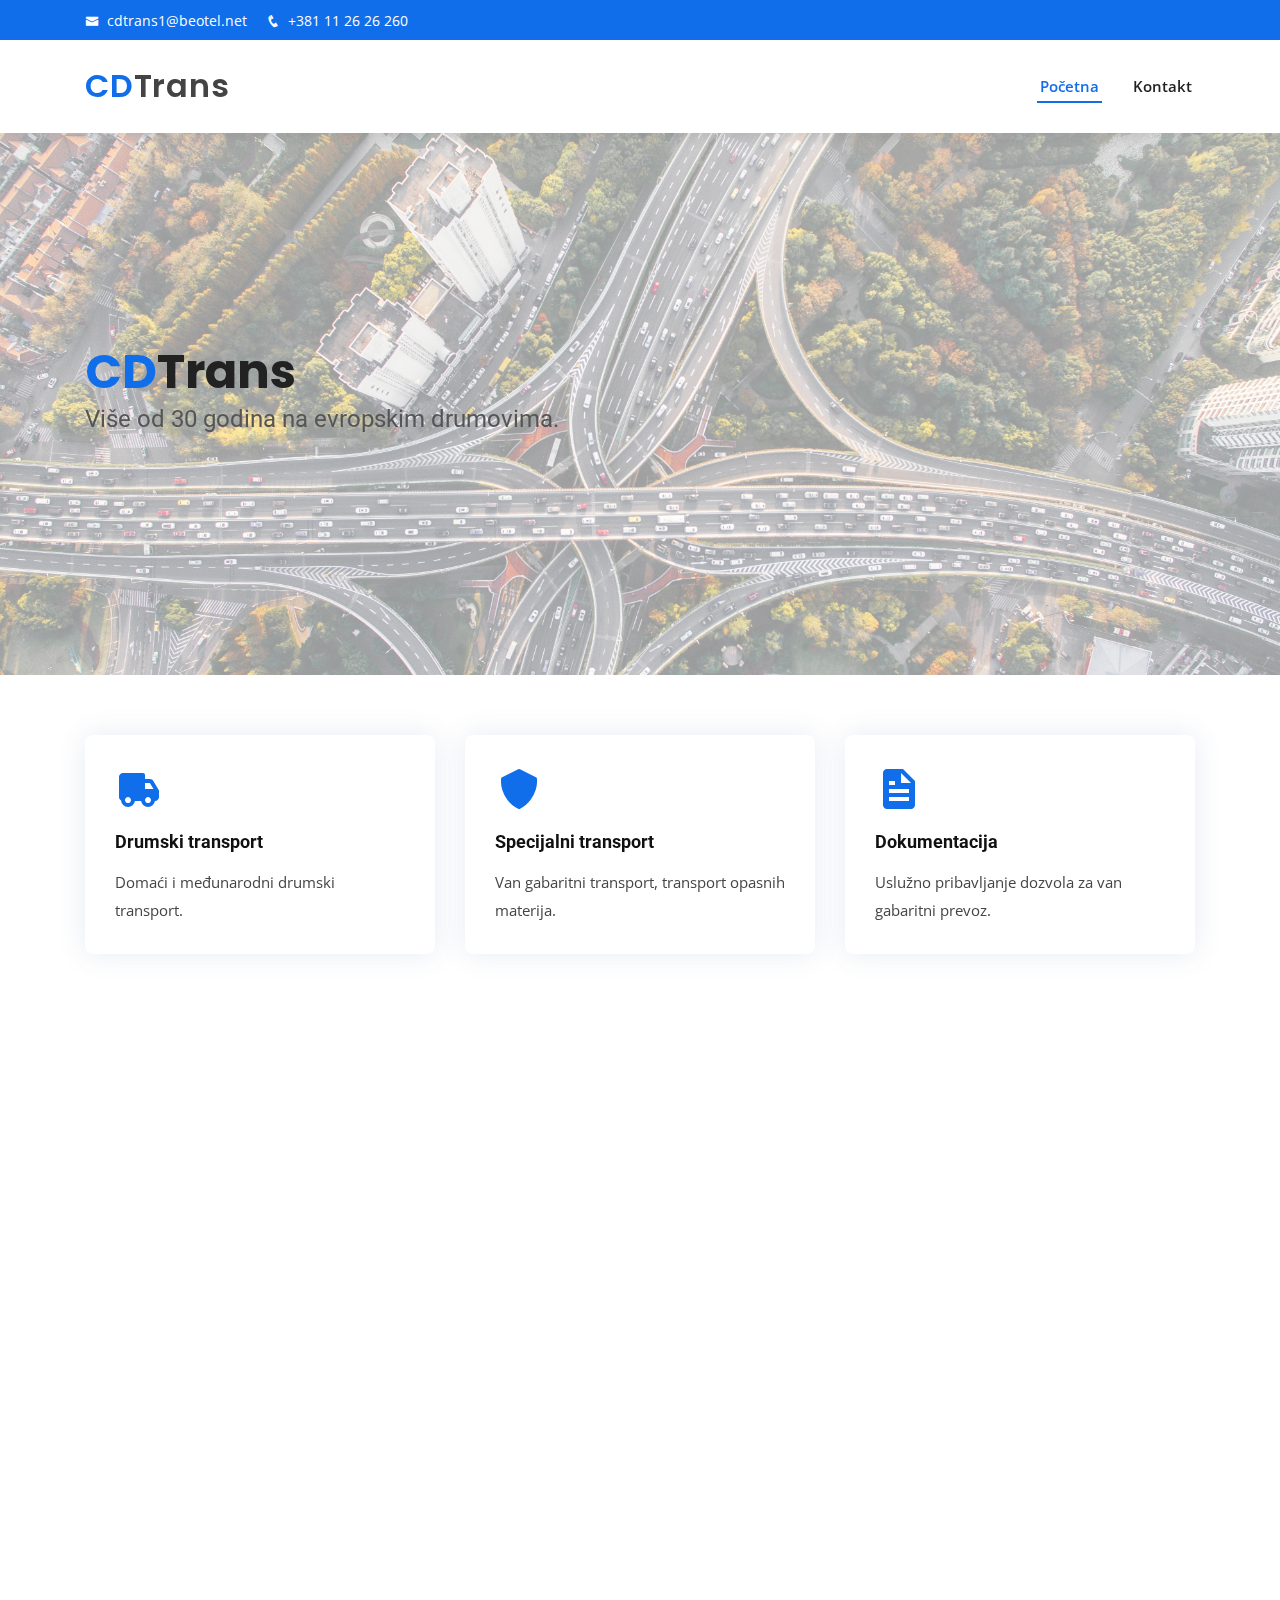
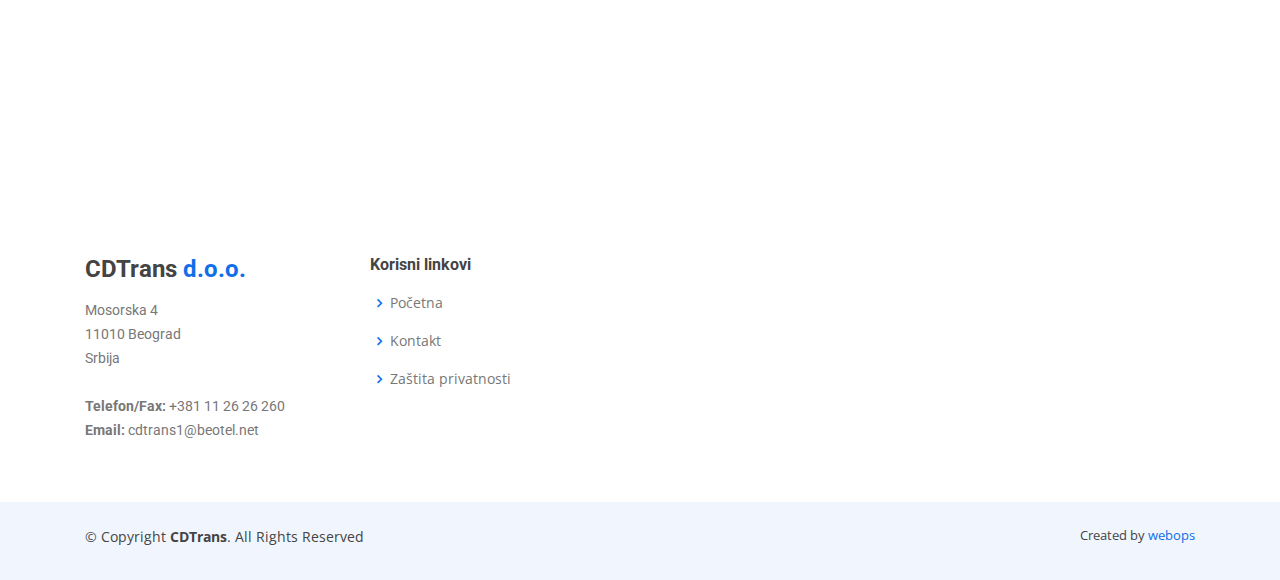
==== commit d0ca2762: "Major removal from theme" ====
--- a/index.html
+++ b/index.html
@@ -1,16 +1,16 @@
 <!DOCTYPE html>
-<html lang="en">
+<html lang="sr">
 
 <head>
   <meta charset="utf-8">
   <meta content="width=device-width, initial-scale=1.0" name="viewport">
 
-  <title>BizLand Bootstrap Template - Index</title>
+  <title>CDTrans</title>
   <meta content="" name="descriptison">
   <meta content="" name="keywords">
 
   <!-- Favicons -->
-  <link href="assets/img/favicon.png" rel="icon">
+  <link href="assets/img/favicon.ico" rel="icon">
   <link href="assets/img/apple-touch-icon.png" rel="apple-touch-icon">
 
   <!-- Google Fonts -->
@@ -41,9 +41,10 @@
   <div id="topbar" class="d-none d-lg-flex align-items-center fixed-top">
     <div class="container d-flex">
       <div class="contact-info mr-auto">
-        <i class="icofont-envelope"></i> <a href="mailto:contact@example.com">contact@example.com</a>
-        <i class="icofont-phone"></i> +1 5589 55488 55
-      </div>
+        <i class="icofont-envelope"></i> <a href="mailto:cdtrans1@beotel.net">cdtrans1@beotel.net</a>
+        <i class="icofont-phone"></i> +381 11 26 26 260
+      </div>
+      <!--  
       <div class="social-links">
         <a href="#" class="twitter"><i class="icofont-twitter"></i></a>
         <a href="#" class="facebook"><i class="icofont-facebook"></i></a>
@@ -51,6 +52,7 @@
         <a href="#" class="skype"><i class="icofont-skype"></i></a>
         <a href="#" class="linkedin"><i class="icofont-linkedin"></i></i></a>
       </div>
+      -->
     </div>
   </div>
 
@@ -58,36 +60,29 @@
   <header id="header" class="fixed-top">
     <div class="container d-flex align-items-center">
 
-      <h1 class="logo mr-auto"><a href="index.html">BizLand<span>.</span></a></h1>
+      <h1 class="logo mr-auto"><a href="index.html"><span>CD</span></a>Trans</h1>
       <!-- Uncomment below if you prefer to use an image logo -->
       <!-- <a href="index.html" class="logo mr-auto"><img src="assets/img/logo.png" alt=""></a>-->
 
       <nav class="nav-menu d-none d-lg-block">
         <ul>
-          <li class="active"><a href="index.html">Home</a></li>
+          <li class="active"><a href="index.html">Početna</a></li>
+          <!--  
           <li><a href="#about">About</a></li>
           <li><a href="#services">Services</a></li>
           <li><a href="#portfolio">Portfolio</a></li>
           <li><a href="#team">Team</a></li>
-          <li class="drop-down"><a href="">Drop Down</a>
+          -->
+          <li><a href="#contact">Kontakt</a></li>
+          <!-- 
+          <li class="drop-down"><a href="">Srpski</a>
             <ul>
-              <li><a href="#">Drop Down 1</a></li>
-              <li class="drop-down"><a href="#">Deep Drop Down</a>
-                <ul>
-                  <li><a href="#">Deep Drop Down 1</a></li>
-                  <li><a href="#">Deep Drop Down 2</a></li>
-                  <li><a href="#">Deep Drop Down 3</a></li>
-                  <li><a href="#">Deep Drop Down 4</a></li>
-                  <li><a href="#">Deep Drop Down 5</a></li>
-                </ul>
-              </li>
-              <li><a href="#">Drop Down 2</a></li>
-              <li><a href="#">Drop Down 3</a></li>
-              <li><a href="#">Drop Down 4</a></li>
+              <li><a href="#">Srpski</a></li>
+              <li><a href="#">Engleski</a></li>
+              <li><a href="#">Ruski</a></li>
             </ul>
           </li>
-          <li><a href="#contact">Contact</a></li>
-
+          -->
         </ul>
       </nav><!-- .nav-menu -->
 
@@ -97,13 +92,15 @@
   <!-- ======= Hero Section ======= -->
   <section id="hero" class="d-flex align-items-center">
     <div class="container" data-aos="zoom-out" data-aos-delay="100">
-      <h1>Welcome to <span>BizLand</spa>
+      <h1><span>CD</span>Trans
       </h1>
-      <h2>We are team of talanted designers making websites with Bootstrap</h2>
+      <h2>Više od 30 godina na evropskim drumovima.</h2>
+      <!--  
       <div class="d-flex">
         <a href="#about" class="btn-get-started scrollto">Get Started</a>
         <a href="https://www.youtube.com/watch?v=jDDaplaOz7Q" class="venobox btn-watch-video" data-vbtype="video" data-autoplay="true"> Watch Video <i class="icofont-play-alt-2"></i></a>
       </div>
+      -->
     </div>
   </section><!-- End Hero -->
 
@@ -114,30 +111,34 @@
       <div class="container" data-aos="fade-up">
 
         <div class="row">
-          <div class="col-md-6 col-lg-3 d-flex align-items-stretch mb-5 mb-lg-0">
+
+          <div class="col-md-12 col-lg-4 d-flex align-items-stretch mb-5 mb-lg-0">
             <div class="icon-box" data-aos="fade-up" data-aos-delay="100">
-              <div class="icon"><i class="bx bxl-dribbble"></i></div>
-              <h4 class="title"><a href="">Lorem Ipsum</a></h4>
-              <p class="description">Voluptatum deleniti atque corrupti quos dolores et quas molestias excepturi</p>
-            </div>
-          </div>
-
-          <div class="col-md-6 col-lg-3 d-flex align-items-stretch mb-5 mb-lg-0">
+              <!-- <div class="icon"><i class="bx bxl-dribbble"></i></div> -->
+              <div class="icon"><i class="bx bxs-truck"></i></div>
+              <h4 class="title"><a href="">Drumski transport</a></h4>
+              <p class="description">Domaći i međunarodni drumski transport.</p>
+            </div>
+          </div>
+
+          <div class="col-md-12 col-lg-4 d-flex align-items-stretch mb-5 mb-lg-0">
+            <div class="icon-box" data-aos="fade-up" data-aos-delay="300">
+              <!-- <div class="icon"><i class="bx bx-tachometer"></i></div> -->
+              <div class="icon"><i class="bx bxs-shield"></i></div>
+              <h4 class="title"><a href="">Specijalni transport</a></h4>
+              <p class="description">Van gabaritni transport, transport opasnih materija.</p>
+            </div>
+          </div>
+
+          <div class="col-md-12 col-lg-4 d-flex align-items-stretch mb-5 mb-lg-0">
             <div class="icon-box" data-aos="fade-up" data-aos-delay="200">
-              <div class="icon"><i class="bx bx-file"></i></div>
-              <h4 class="title"><a href="">Sed ut perspiciatis</a></h4>
-              <p class="description">Duis aute irure dolor in reprehenderit in voluptate velit esse cillum dolore</p>
-            </div>
-          </div>
-
-          <div class="col-md-6 col-lg-3 d-flex align-items-stretch mb-5 mb-lg-0">
-            <div class="icon-box" data-aos="fade-up" data-aos-delay="300">
-              <div class="icon"><i class="bx bx-tachometer"></i></div>
-              <h4 class="title"><a href="">Magni Dolores</a></h4>
-              <p class="description">Excepteur sint occaecat cupidatat non proident, sunt in culpa qui officia</p>
-            </div>
-          </div>
-
+              <div class="icon"><i class="bx bxs-file"></i></div>
+              <h4 class="title"><a href="">Dokumentacija</a></h4>
+              <p class="description">Uslužno pribavljanje dozvola za van gabaritni prevoz.</p>
+            </div>
+          </div>
+
+          <!-- 
           <div class="col-md-6 col-lg-3 d-flex align-items-stretch mb-5 mb-lg-0">
             <div class="icon-box" data-aos="fade-up" data-aos-delay="400">
               <div class="icon"><i class="bx bx-world"></i></div>
@@ -145,6 +146,7 @@
               <p class="description">At vero eos et accusamus et iusto odio dignissimos ducimus qui blanditiis</p>
             </div>
           </div>
+          -->
 
         </div>
 
@@ -152,6 +154,7 @@
     </section><!-- End Featured Services Section -->
 
     <!-- ======= About Section ======= -->
+    <!--  
     <section id="about" class="about section-bg">
       <div class="container" data-aos="fade-up">
 
@@ -196,9 +199,12 @@
         </div>
 
       </div>
-    </section><!-- End About Section -->
+    </section>
+    -->
+    <!-- End About Section -->
 
     <!-- ======= Skills Section ======= -->
+    <!-- 
     <section id="skills" class="skills">
       <div class="container" data-aos="fade-up">
 
@@ -257,9 +263,12 @@
         </div>
 
       </div>
-    </section><!-- End Skills Section -->
+    </section>
+    -->
+    <!-- End Skills Section -->
 
     <!-- ======= Counts Section ======= -->
+    <!-- 
     <section id="counts" class="counts">
       <div class="container" data-aos="fade-up">
 
@@ -300,9 +309,12 @@
         </div>
 
       </div>
-    </section><!-- End Counts Section -->
+    </section>
+    -->
+    <!-- End Counts Section -->
 
     <!-- ======= Clients Section ======= -->
+    <!-- 
     <section id="clients" class="clients section-bg">
       <div class="container" data-aos="zoom-in">
 
@@ -335,9 +347,12 @@
         </div>
 
       </div>
-    </section><!-- End Clients Section -->
+    </section>
+    -->
+    <!-- End Clients Section -->
 
     <!-- ======= Services Section ======= -->
+    <!-- 
     <section id="services" class="services">
       <div class="container" data-aos="fade-up">
 
@@ -399,9 +414,12 @@
         </div>
 
       </div>
-    </section><!-- End Services Section -->
+    </section>
+    -->
+    <!-- End Services Section -->
 
     <!-- ======= Testimonials Section ======= -->
+    <!-- 
     <section id="testimonials" class="testimonials">
       <div class="container" data-aos="zoom-in">
 
@@ -465,9 +483,12 @@
         </div>
 
       </div>
-    </section><!-- End Testimonials Section -->
+    </section>
+    -->
+    <!-- End Testimonials Section -->
 
     <!-- ======= Portfolio Section ======= -->
+    <!-- 
     <section id="portfolio" class="portfolio">
       <div class="container" data-aos="fade-up">
 
@@ -583,9 +604,12 @@
         </div>
 
       </div>
-    </section><!-- End Portfolio Section -->
+    </section>
+    -->
+    <!-- End Portfolio Section -->
 
     <!-- ======= Team Section ======= -->
+    <!-- 
     <section id="team" class="team section-bg">
       <div class="container" data-aos="fade-up">
 
@@ -672,9 +696,12 @@
         </div>
 
       </div>
-    </section><!-- End Team Section -->
+    </section>
+    -->
+    <!-- End Team Section -->
 
     <!-- ======= Pricing Section ======= -->
+    <!-- 
     <section id="pricing" class="pricing">
       <div class="container" data-aos="fade-up">
 
@@ -758,9 +785,12 @@
         </div>
 
       </div>
-    </section><!-- End Pricing Section -->
+    </section>
+    -->
+    <!-- End Pricing Section -->
 
     <!-- ======= Frequently Asked Questions Section ======= -->
+    <!-- 
     <section id="faq" class="faq section-bg">
       <div class="container" data-aos="fade-up">
 
@@ -829,40 +859,43 @@
         </ul>
 
       </div>
-    </section><!-- End Frequently Asked Questions Section -->
+    </section>
+    -->
+    <!-- End Frequently Asked Questions Section -->
 
     <!-- ======= Contact Section ======= -->
+ 
     <section id="contact" class="contact">
       <div class="container" data-aos="fade-up">
 
         <div class="section-title">
-          <h2>Contact</h2>
-          <h3><span>Contact Us</span></h3>
-          <p>Ut possimus qui ut temporibus culpa velit eveniet modi omnis est adipisci expedita at voluptas atque vitae autem.</p>
+          <h2>Kontakt</h2>
+          <!-- <h3><span>Kontaktirajte nas</span></h3> -->
+          <p>Imate pitanje za nas? Kontaktirajte nas svakog radnog dana od 8 - 16h.</p>
         </div>
 
         <div class="row" data-aos="fade-up" data-aos-delay="100">
           <div class="col-lg-6">
             <div class="info-box mb-4">
               <i class="bx bx-map"></i>
-              <h3>Our Address</h3>
-              <p>A108 Adam Street, New York, NY 535022</p>
+              <h3>Naša adresa</h3>
+              <p>Mosorska 4, 11010 Beograd, Srbija</p>
             </div>
           </div>
 
           <div class="col-lg-3 col-md-6">
             <div class="info-box  mb-4">
               <i class="bx bx-envelope"></i>
-              <h3>Email Us</h3>
-              <p>contact@example.com</p>
+              <h3>Pošaljite nam mejl</h3>
+              <p>cdtrans1@beotel.net</p>
             </div>
           </div>
 
           <div class="col-lg-3 col-md-6">
             <div class="info-box  mb-4">
               <i class="bx bx-phone-call"></i>
-              <h3>Call Us</h3>
-              <p>+1 5589 55488 55</p>
+              <h3>Poyovite nas</h3>
+              <p>+381 11 26 26 260</p>
             </div>
           </div>
 
@@ -870,49 +903,51 @@
 
         <div class="row" data-aos="fade-up" data-aos-delay="100">
 
-          <div class="col-lg-6 ">
+          <!-- <div class="col-lg-6 ">
             <iframe class="mb-4 mb-lg-0" src="https://www.google.com/maps/embed?pb=!1m14!1m8!1m3!1d12097.433213460943!2d-74.0062269!3d40.7101282!3m2!1i1024!2i768!4f13.1!3m3!1m2!1s0x0%3A0xb89d1fe6bc499443!2sDowntown+Conference+Center!5e0!3m2!1smk!2sbg!4v1539943755621" frameborder="0" style="border:0; width: 100%; height: 384px;" allowfullscreen></iframe>
-          </div>
-
-          <div class="col-lg-6">
+          </div> -->
+
+          <div class="col-lg-12">
             <form action="forms/contact.php" method="post" role="form" class="php-email-form">
               <div class="form-row">
                 <div class="col form-group">
-                  <input type="text" name="name" class="form-control" id="name" placeholder="Your Name" data-rule="minlen:4" data-msg="Please enter at least 4 chars" />
+                  <input type="text" name="name" class="form-control" id="name" placeholder="Vaše Ime" data-rule="minlen:4" data-msg="Molimo Vas unesite ime od makar 4 karaktera" />
                   <div class="validate"></div>
                 </div>
                 <div class="col form-group">
-                  <input type="email" class="form-control" name="email" id="email" placeholder="Your Email" data-rule="email" data-msg="Please enter a valid email" />
+                  <input type="email" class="form-control" name="email" id="email" placeholder="Vaš Mejl" data-rule="email" data-msg="Molimo Vas unesite validnu mejl adresu" />
                   <div class="validate"></div>
                 </div>
               </div>
               <div class="form-group">
-                <input type="text" class="form-control" name="subject" id="subject" placeholder="Subject" data-rule="minlen:4" data-msg="Please enter at least 8 chars of subject" />
+                <input type="text" class="form-control" name="subject" id="subject" placeholder="Subject poruke" data-rule="minlen:4" data-msg="Molimo Vas unesite subject poruke od makar 8 karaktera" />
                 <div class="validate"></div>
               </div>
               <div class="form-group">
-                <textarea class="form-control" name="message" rows="5" data-rule="required" data-msg="Please write something for us" placeholder="Message"></textarea>
+                <textarea class="form-control" name="message" rows="5" data-rule="required" data-msg="Molimo Vas napišite nam poruku" placeholder="Poruka"></textarea>
                 <div class="validate"></div>
               </div>
               <div class="mb-3">
-                <div class="loading">Loading</div>
+                <div class="loading">Sačekajte...</div>
                 <div class="error-message"></div>
-                <div class="sent-message">Your message has been sent. Thank you!</div>
-              </div>
-              <div class="text-center"><button type="submit">Send Message</button></div>
+                <div class="sent-message">Vaša poruka je poslata. Hvala!</div>
+              </div>
+              <div class="text-center"><button type="submit">Pošaljite</button></div>
             </form>
           </div>
 
         </div>
 
       </div>
-    </section><!-- End Contact Section -->
+    </section>
+
+    <!-- End Contact Section -->
 
   </main><!-- End #main -->
 
   <!-- ======= Footer ======= -->
   <footer id="footer">
-
+    <!-- 
     <div class="footer-newsletter">
       <div class="container">
         <div class="row justify-content-center">
@@ -926,34 +961,39 @@
         </div>
       </div>
     </div>
+    -->
 
     <div class="footer-top">
       <div class="container">
         <div class="row">
 
           <div class="col-lg-3 col-md-6 footer-contact">
-            <h3>BizLand<span>.</span></h3>
+            <h3>CDTrans<span> d.o.o.</span></h3>
             <p>
-              A108 Adam Street <br>
-              New York, NY 535022<br>
-              United States <br><br>
-              <strong>Phone:</strong> +1 5589 55488 55<br>
-              <strong>Email:</strong> info@example.com<br>
+              Mosorska 4 <br>
+              11010 Beograd<br>
+              Srbija <br><br>
+              <strong>Telefon/Fax:</strong> +381 11 26 26 260<br>
+              <strong>Email:</strong> cdtrans1@beotel.net<br>
             </p>
           </div>
 
           <div class="col-lg-3 col-md-6 footer-links">
-            <h4>Useful Links</h4>
+            <h4>Korisni linkovi</h4>
             <ul>
-              <li><i class="bx bx-chevron-right"></i> <a href="#">Home</a></li>
+              <li><i class="bx bx-chevron-right"></i> <a href="#">Početna</a></li>
+              <li><i class="bx bx-chevron-right"></i> <a href="#contact">Kontakt</a></li>
+              <!-- 
               <li><i class="bx bx-chevron-right"></i> <a href="#">About us</a></li>
               <li><i class="bx bx-chevron-right"></i> <a href="#">Services</a></li>
               <li><i class="bx bx-chevron-right"></i> <a href="#">Terms of service</a></li>
-              <li><i class="bx bx-chevron-right"></i> <a href="#">Privacy policy</a></li>
+              -->
+              <li><i class="bx bx-chevron-right"></i> <a href="#">Zaštita privatnosti</a></li>
             </ul>
           </div>
 
           <div class="col-lg-3 col-md-6 footer-links">
+            <!-- 
             <h4>Our Services</h4>
             <ul>
               <li><i class="bx bx-chevron-right"></i> <a href="#">Web Design</a></li>
@@ -962,9 +1002,11 @@
               <li><i class="bx bx-chevron-right"></i> <a href="#">Marketing</a></li>
               <li><i class="bx bx-chevron-right"></i> <a href="#">Graphic Design</a></li>
             </ul>
+            -->
           </div>
 
           <div class="col-lg-3 col-md-6 footer-links">
+            <!-- 
             <h4>Our Social Networks</h4>
             <p>Cras fermentum odio eu feugiat lide par naso tierra videa magna derita valies</p>
             <div class="social-links mt-3">
@@ -974,6 +1016,7 @@
               <a href="#" class="google-plus"><i class="bx bxl-skype"></i></a>
               <a href="#" class="linkedin"><i class="bx bxl-linkedin"></i></a>
             </div>
+            -->
           </div>
 
         </div>
@@ -982,14 +1025,14 @@
 
     <div class="container py-4">
       <div class="copyright">
-        &copy; Copyright <strong><span>BizLand</span></strong>. All Rights Reserved
+        &copy; Copyright <strong><span>CDTrans</span></strong>. All Rights Reserved
       </div>
       <div class="credits">
         <!-- All the links in the footer should remain intact. -->
         <!-- You can delete the links only if you purchased the pro version. -->
         <!-- Licensing information: https://bootstrapmade.com/license/ -->
         <!-- Purchase the pro version with working PHP/AJAX contact form: https://bootstrapmade.com/bizland-bootstrap-business-template/ -->
-        Designed by <a href="https://bootstrapmade.com/">BootstrapMade</a>
+        Created by <a href="#">webops</a>
       </div>
     </div>
   </footer><!-- End Footer -->
--- a/assets/css/style.css
+++ b/assets/css/style.css
@@ -1,12 +1,12 @@
-/**
-* Template Name: BizLand - v1.0.1
-* Template URL: https://bootstrapmade.com/bizland-bootstrap-business-template/
-* Author: BootstrapMade.com
-* License: https://bootstrapmade.com/license/
-*/
-
-/*--------------------------------------------------------------
-# General
+/**
+* Template Name: BizLand - v1.0.1
+* Template URL: https://bootstrapmade.com/bizland-bootstrap-business-template/
+* Author: BootstrapMade.com
+* License: https://bootstrapmade.com/license/
+*/
+
+/*--------------------------------------------------------------
+# General
 --------------------------------------------------------------*/
 body {
   font-family: "Open Sans", sans-serif;
@@ -26,8 +26,8 @@
   font-family: "Roboto", sans-serif;
 }
 
-/*--------------------------------------------------------------
-# Preloader
+/*--------------------------------------------------------------
+# Preloader
 --------------------------------------------------------------*/
 #preloader {
   position: fixed;
@@ -72,8 +72,8 @@
   }
 }
 
-/*--------------------------------------------------------------
-# Back to top button
+/*--------------------------------------------------------------
+# Back to top button
 --------------------------------------------------------------*/
 .back-to-top {
   position: fixed;
@@ -101,8 +101,8 @@
   color: #fff;
 }
 
-/*--------------------------------------------------------------
-# Disable aos animation delay on mobile devices
+/*--------------------------------------------------------------
+# Disable aos animation delay on mobile devices
 --------------------------------------------------------------*/
 @media screen and (max-width: 768px) {
   [data-aos-delay] {
@@ -110,8 +110,8 @@
   }
 }
 
-/*--------------------------------------------------------------
-# Top Bar
+/*--------------------------------------------------------------
+# Top Bar
 --------------------------------------------------------------*/
 #topbar {
   background: #106eea;
@@ -156,8 +156,8 @@
   color: #fff;
 }
 
-/*--------------------------------------------------------------
-# Header
+/*--------------------------------------------------------------
+# Header
 --------------------------------------------------------------*/
 #header {
   background: #fff;
@@ -205,8 +205,8 @@
   }
 }
 
-/*--------------------------------------------------------------
-# Navigation Menu
+/*--------------------------------------------------------------
+# Navigation Menu
 --------------------------------------------------------------*/
 /* Desktop Navigation */
 .nav-menu ul {
@@ -442,13 +442,15 @@
   color: #fff;
 }
 
-/*--------------------------------------------------------------
-# Hero Section
+/*--------------------------------------------------------------
+# Hero Section
 --------------------------------------------------------------*/
 #hero {
   width: 100%;
   height: 75vh;
-  background: url("../img/hero-bg.jpg") top left;
+  /*background: url("../img/hero-bg.jpg") top left;*/
+  background: url("../img/denys-nevozhai-7nrsVjvALnA-unsplash.jpg") top left;
+
   background-size: cover;
   position: relative;
 }
@@ -570,8 +572,8 @@
   }
 }
 
-/*--------------------------------------------------------------
-# Sections General
+/*--------------------------------------------------------------
+# Sections General
 --------------------------------------------------------------*/
 section {
   padding: 60px 0;
@@ -621,8 +623,8 @@
   }
 }
 
-/*--------------------------------------------------------------
-# Breadcrumbs
+/*--------------------------------------------------------------
+# Breadcrumbs
 --------------------------------------------------------------*/
 .breadcrumbs {
   padding: 20px 0;
@@ -681,8 +683,8 @@
   }
 }
 
-/*--------------------------------------------------------------
-# Featured Services
+/*--------------------------------------------------------------
+# Featured Services
 --------------------------------------------------------------*/
 .featured-services .icon-box {
   padding: 30px;
@@ -748,8 +750,8 @@
   color: #fff;
 }
 
-/*--------------------------------------------------------------
-# About
+/*--------------------------------------------------------------
+# About
 --------------------------------------------------------------*/
 .about .content h3 {
   font-weight: 600;
@@ -794,8 +796,8 @@
   margin-bottom: 0;
 }
 
-/*--------------------------------------------------------------
-# Skills
+/*--------------------------------------------------------------
+# Skills
 --------------------------------------------------------------*/
 .skills .progress {
   height: 50px;
@@ -829,8 +831,8 @@
   background-color: #106eea;
 }
 
-/*--------------------------------------------------------------
-# Counts
+/*--------------------------------------------------------------
+# Counts
 --------------------------------------------------------------*/
 .counts {
   padding: 70px 0 60px;
@@ -871,8 +873,8 @@
   font-size: 14px;
 }
 
-/*--------------------------------------------------------------
-# Clients
+/*--------------------------------------------------------------
+# Clients
 --------------------------------------------------------------*/
 .clients {
   padding: 15px 0;
@@ -896,8 +898,8 @@
   }
 }
 
-/*--------------------------------------------------------------
-# Services
+/*--------------------------------------------------------------
+# Services
 --------------------------------------------------------------*/
 .services .icon-box {
   text-align: center;
@@ -957,8 +959,8 @@
   border-color: #106eea;
 }
 
-/*--------------------------------------------------------------
-# Testimonials
+/*--------------------------------------------------------------
+# Testimonials
 --------------------------------------------------------------*/
 .testimonials {
   padding: 80px 0;
@@ -1061,8 +1063,8 @@
   }
 }
 
-/*--------------------------------------------------------------
-# Portfolio
+/*--------------------------------------------------------------
+# Portfolio
 --------------------------------------------------------------*/
 .portfolio #portfolio-flters {
   padding: 0;
@@ -1166,8 +1168,8 @@
   bottom: 20px;
 }
 
-/*--------------------------------------------------------------
-# Portfolio Details
+/*--------------------------------------------------------------
+# Portfolio Details
 --------------------------------------------------------------*/
 .portfolio-details {
   padding-top: 30px;
@@ -1253,8 +1255,8 @@
   }
 }
 
-/*--------------------------------------------------------------
-# Team
+/*--------------------------------------------------------------
+# Team
 --------------------------------------------------------------*/
 .team {
   padding: 60px 0;
@@ -1335,8 +1337,8 @@
   bottom: 15px;
 }
 
-/*--------------------------------------------------------------
-# Pricing
+/*--------------------------------------------------------------
+# Pricing
 --------------------------------------------------------------*/
 .pricing .box {
   padding: 20px;
@@ -1445,8 +1447,8 @@
   color: #fff;
 }
 
-/*--------------------------------------------------------------
-# Frequently Asked Questions
+/*--------------------------------------------------------------
+# Frequently Asked Questions
 --------------------------------------------------------------*/
 .faq {
   padding: 60px 0;
@@ -1497,8 +1499,8 @@
   content: "\eab2" !important;
 }
 
-/*--------------------------------------------------------------
-# Contact
+/*--------------------------------------------------------------
+# Contact
 --------------------------------------------------------------*/
 .contact .info-box {
   color: #444444;
@@ -1633,8 +1635,8 @@
   }
 }
 
-/*--------------------------------------------------------------
-# Footer
+/*--------------------------------------------------------------
+# Footer
 --------------------------------------------------------------*/
 #footer {
   background: #fff;
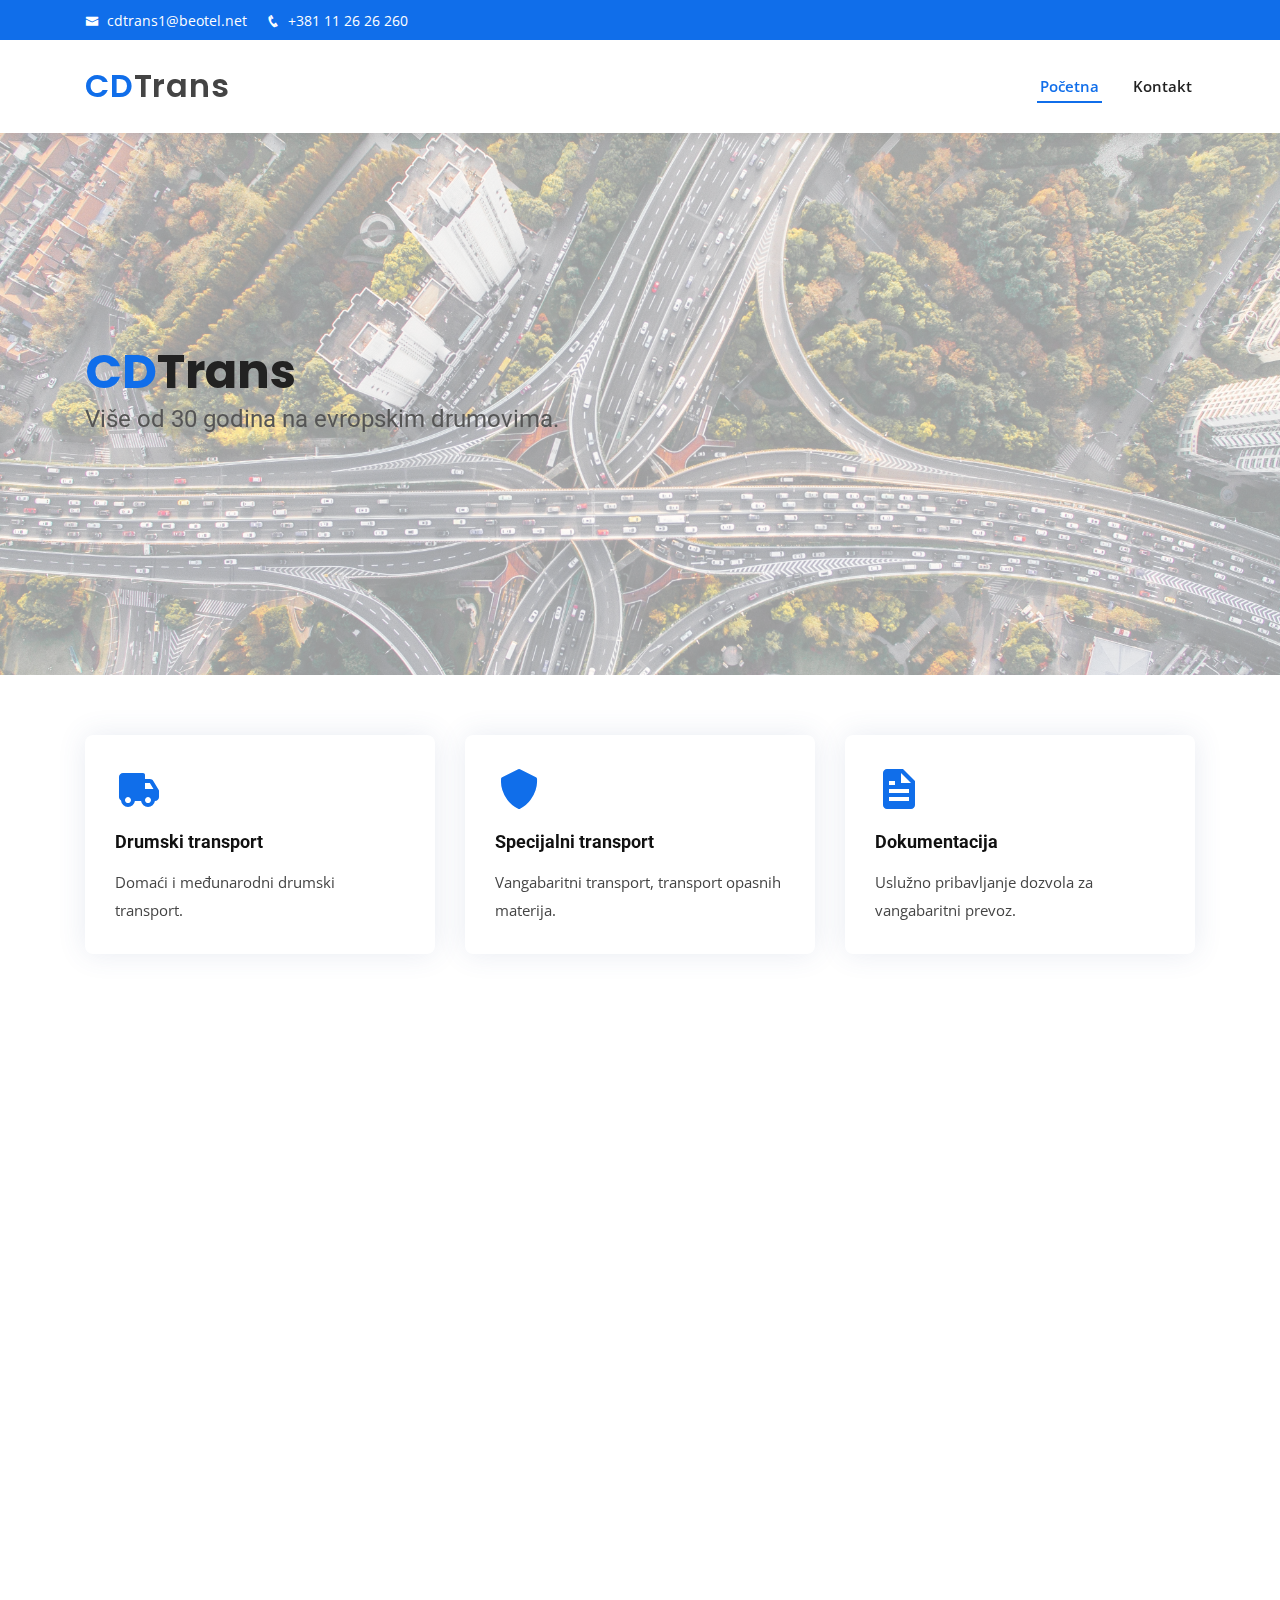
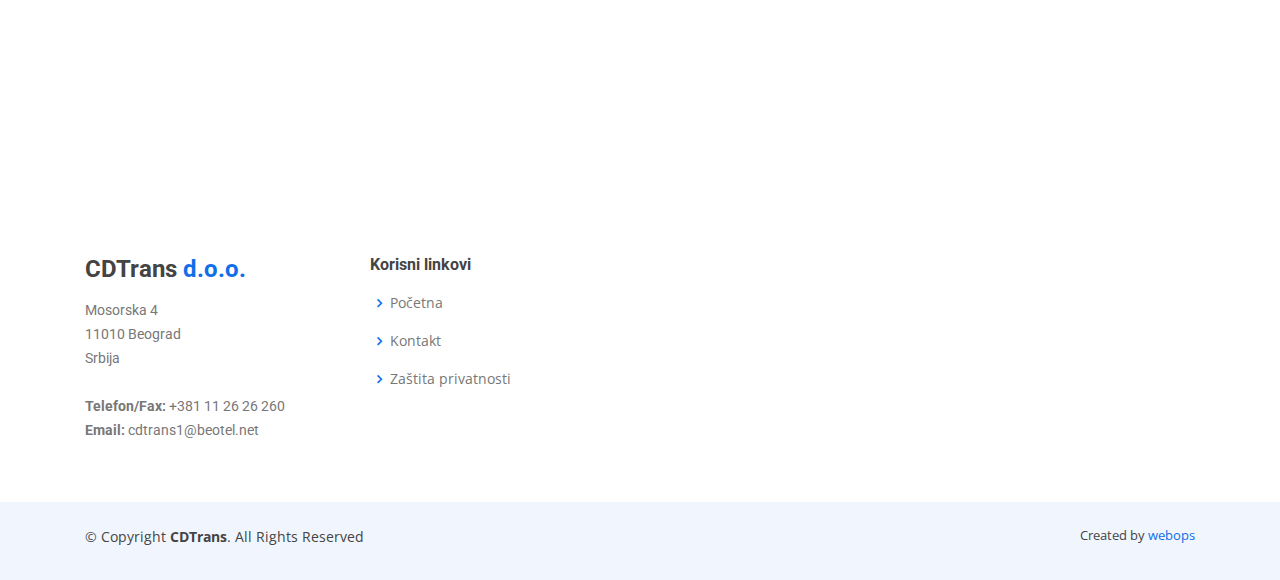
==== commit 25a75b1a: "typo fix" ====
--- a/index.html
+++ b/index.html
@@ -116,7 +116,7 @@
             <div class="icon-box" data-aos="fade-up" data-aos-delay="100">
               <!-- <div class="icon"><i class="bx bxl-dribbble"></i></div> -->
               <div class="icon"><i class="bx bxs-truck"></i></div>
-              <h4 class="title"><a href="">Drumski transport</a></h4>
+              <h4 class="title"><a href="javascript:void(0)">Drumski transport</a></h4>
               <p class="description">Domaći i međunarodni drumski transport.</p>
             </div>
           </div>
@@ -125,16 +125,16 @@
             <div class="icon-box" data-aos="fade-up" data-aos-delay="300">
               <!-- <div class="icon"><i class="bx bx-tachometer"></i></div> -->
               <div class="icon"><i class="bx bxs-shield"></i></div>
-              <h4 class="title"><a href="">Specijalni transport</a></h4>
-              <p class="description">Van gabaritni transport, transport opasnih materija.</p>
+              <h4 class="title"><a href="javascript:void(0)">Specijalni transport</a></h4>
+              <p class="description">Vangabaritni transport, transport opasnih materija.</p>
             </div>
           </div>
 
           <div class="col-md-12 col-lg-4 d-flex align-items-stretch mb-5 mb-lg-0">
             <div class="icon-box" data-aos="fade-up" data-aos-delay="200">
               <div class="icon"><i class="bx bxs-file"></i></div>
-              <h4 class="title"><a href="">Dokumentacija</a></h4>
-              <p class="description">Uslužno pribavljanje dozvola za van gabaritni prevoz.</p>
+              <h4 class="title"><a href="javascript:void(0)">Dokumentacija</a></h4>
+              <p class="description">Uslužno pribavljanje dozvola za vangabaritni prevoz.</p>
             </div>
           </div>
 
